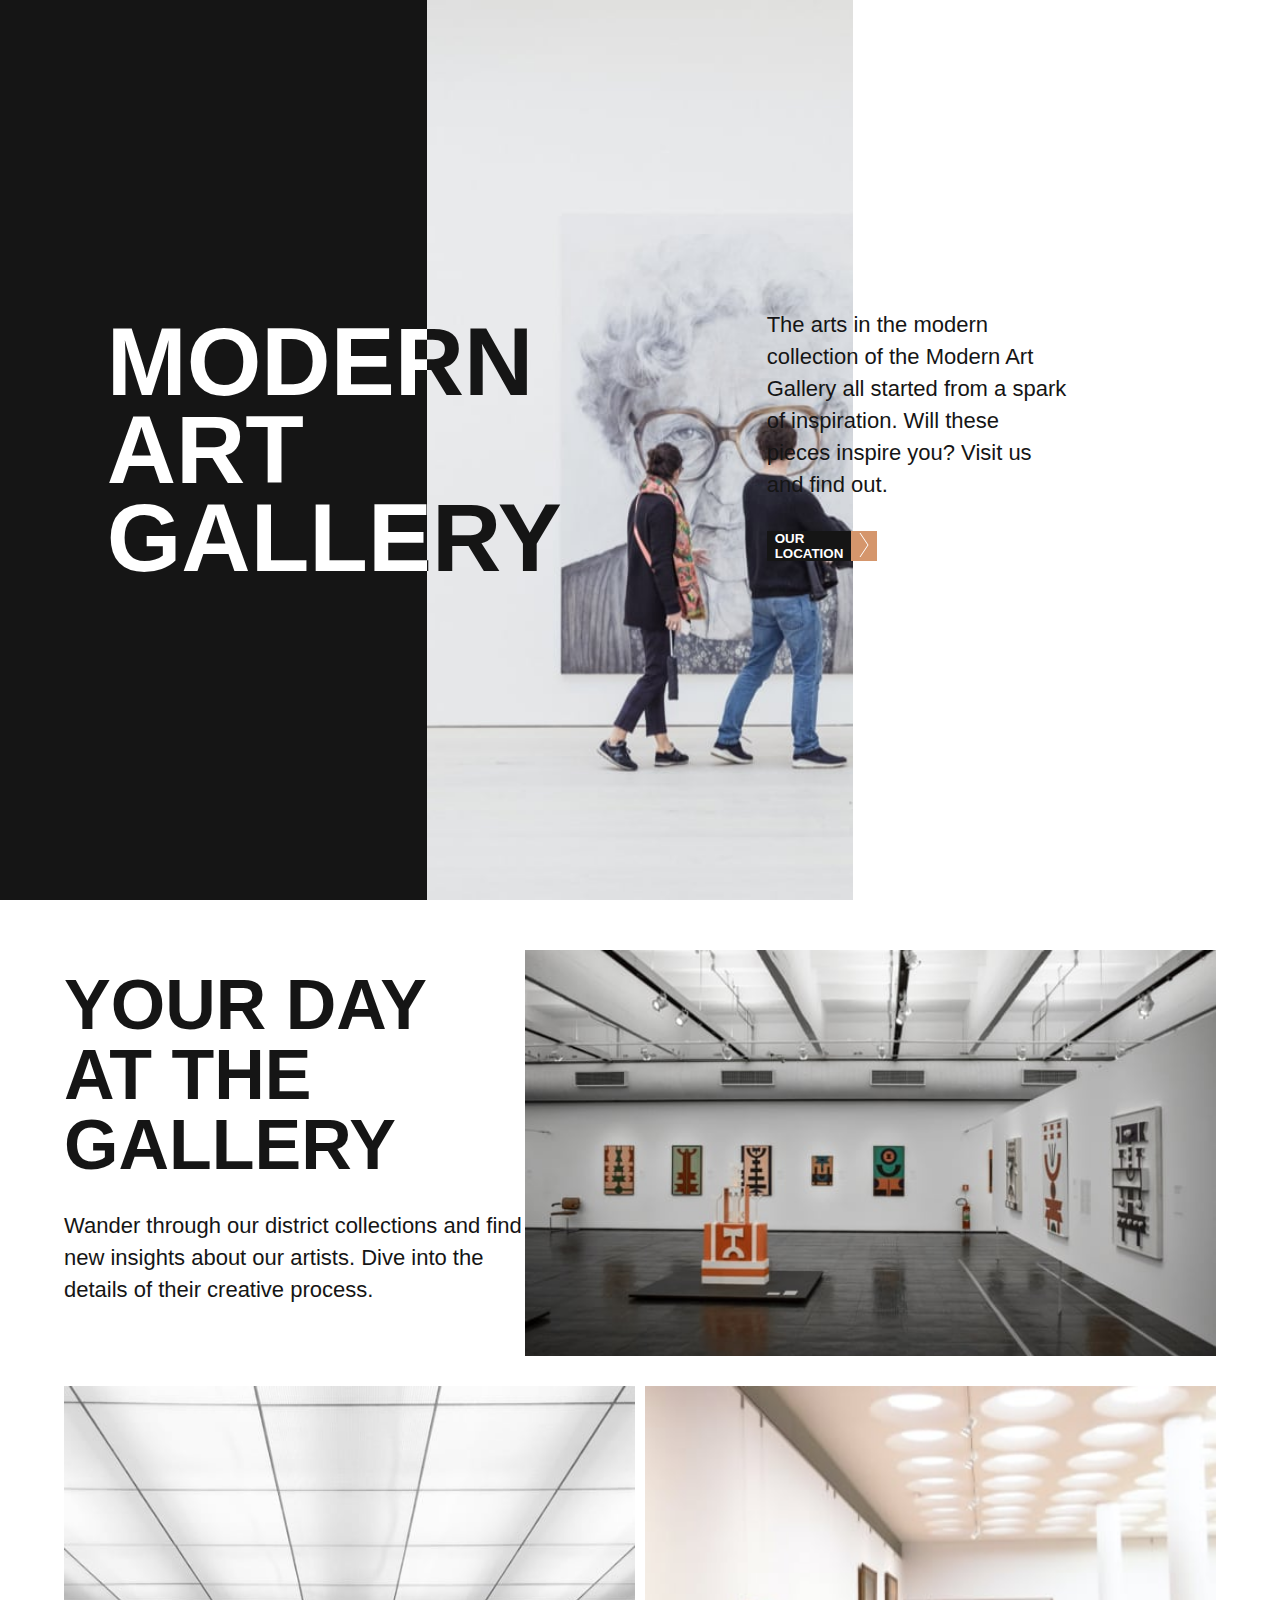
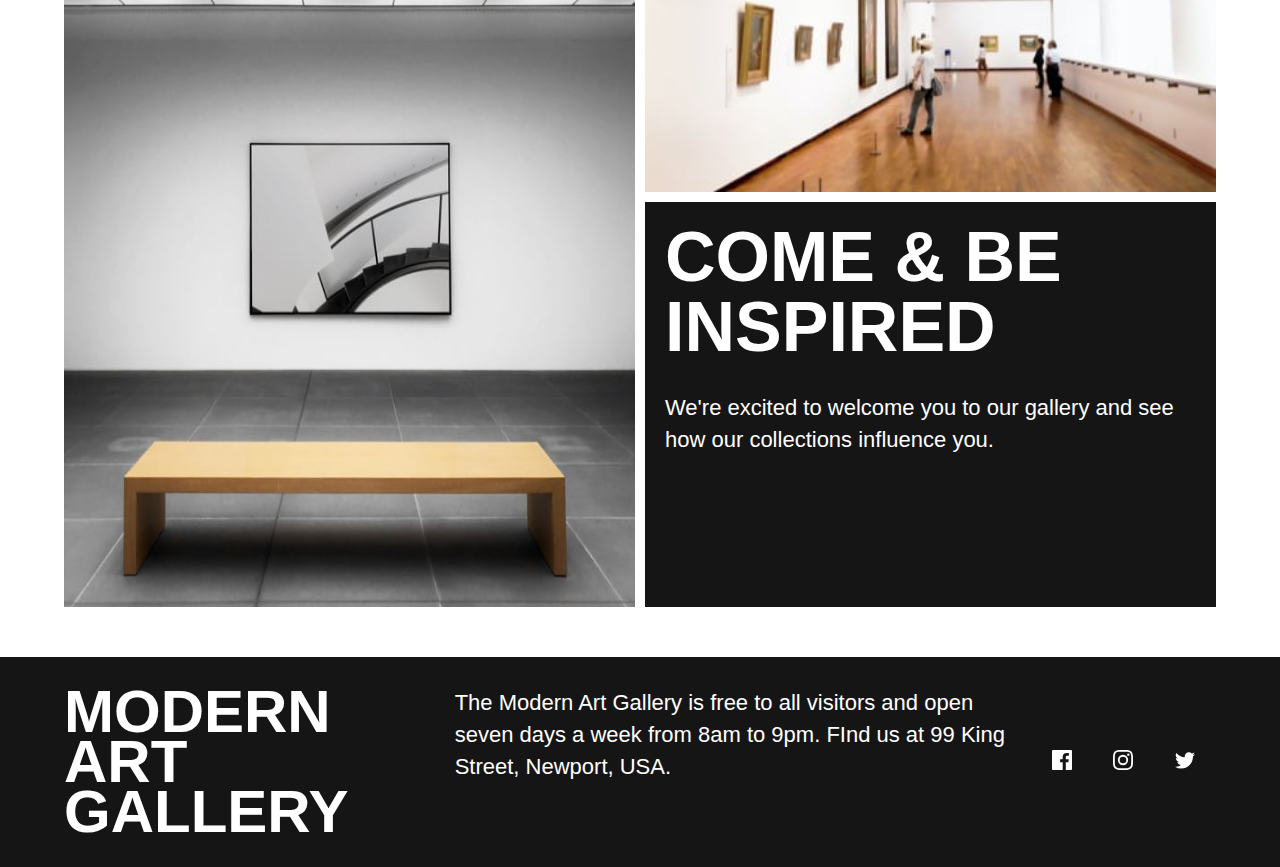
==== index.html @ 3b8da86f "continue" ====
<!DOCTYPE html>
<html lang="en">

  <head>
    <meta charset="UTF-8">
    <meta http-equiv="X-UA-Compatible" content="IE=edge">
    <meta name="viewport" content="width=device-width, initial-scale=1.0">
    <link rel="icon" type="image/png" sizes="32x32" href="./assets/favicon-32x32.png">
    <link rel="stylesheet" href="./css/styles.css">
    <title>Frontend Mentor | Art gallery website</title>
  </head>

  <body class="home">
    <header class="header-container">
      <section class="header-grid" id="header-grid1"></section>
      <section class="header-grid" id="header-grid2"></section>
      <section class="header-grid" id="header-grid3"></section>
      <div class="header-grid" id="header-grid4">
        <h1 id="title"> MODERN <br> ART GALLERY </h1>
      </div>

      <section class="header-grid" id="header-grid5">
        <p id="introduction">The arts in the modern collection of the Modern Art Gallery all started from a spark of
          inspiration. Will these pieces inspire you? Visit us and find out.
        </p>

        <a href="location.html" class="location">
          <button class="location-btn" id="gold-btn">OUR LOCATION</button>
          <button class="location-btn" id="black-btn">
            <svg width="10" height="24" xmlns="http://www.w3.org/2000/svg">
              <path stroke="#FFF" fill="none" d="m1 0 8 12-8 12" />
            </svg>
          </button>
        </a>
      </section>
    </header>

    <main class="main-container">

      <section class="main-section-top">
        <div class="top-div" id="top-one">
          <h2>YOUR DAY <br>AT THE <br> GALLERY</h2>
          <p id="description">Wander through our district collections and find new insights about our artists. Dive into
            the details of
            their creative process.</p>
        </div>

        <div class="top-div" id="top-two">
          <!-- <img class="image" id="hero" src="/assets/desktop/image-grid-1.jpg" -->
        </div>
      </section>

      <section class="main-section-down">
        <div class="down-div" id="down-one">
          <img class="image" id="image-one" src="/assets/desktop/image-grid-2.jpg" alt="picture of the gallery hall">
        </div>

        <div class="down-div" id="down-two">
          <img class="image" id="image-two" src="/assets/desktop/image-grid-3.jpg" alt="picture of people looking at arts on the gallery wall">
        </div>

        <div class="down-div" id="down-three">
          <h2>COME & BE INSPIRED</h2>
          <p>We're excited to welcome you to our gallery and see how our collections influence you.</p>
        </div>
      </section>
    </main>

    <footer class="home-footer">

      <div class="footer-div">
        <h3>MODERN<br> ART GALLERY</h3>
      </div>

      <div class="footer-div">
        <p>The Modern Art Gallery is free to all visitors and open seven days a week from 8am to 9pm. FInd us at 99 King
          Street, Newport, USA.</p>
      </div>

      <div class="footer-div" id="icons">

        <div class="icon" id="facebook">
          <svg width="20" height="20" xmlns="http://www.w3.org/2000/svg">
            <path
              d="M18.896 0H1.104C.494 0 0 .494 0 1.104v17.793C0 19.506.494 20 1.104 20h9.58v-7.745H8.076V9.237h2.606V7.01c0-2.583 1.578-3.99 3.883-3.99 1.104 0 2.052.082 2.329.119v2.7h-1.598c-1.254 0-1.496.597-1.496 1.47v1.928h2.989l-.39 3.018h-2.6V20h5.098c.608 0 1.102-.494 1.102-1.104V1.104C20 .494 19.506 0 18.896 0Z"
              fill="#FFF" />
          </svg>
        </div>

        <div class="icon" id="instagram">
          <svg width="20" height="20" xmlns="http://www.w3.org/2000/svg">
            <path
              d="M10 1.802c2.67 0 2.987.01 4.042.059 2.71.123 3.975 1.409 4.099 4.099.048 1.054.057 1.37.057 4.04 0 2.672-.01 2.988-.057 4.042-.124 2.687-1.387 3.975-4.1 4.099-1.054.048-1.37.058-4.041.058-2.67 0-2.987-.01-4.04-.058-2.718-.124-3.977-1.416-4.1-4.1-.048-1.054-.058-1.37-.058-4.041 0-2.67.01-2.986.058-4.04.124-2.69 1.387-3.977 4.1-4.1 1.054-.048 1.37-.058 4.04-.058ZM10 0C7.284 0 6.944.012 5.877.06 2.246.227.227 2.242.061 5.877.01 6.944 0 7.284 0 10s.012 3.057.06 4.123c.167 3.632 2.182 5.65 5.817 5.817 1.067.048 1.407.06 4.123.06s3.057-.012 4.123-.06c3.629-.167 5.652-2.182 5.816-5.817.05-1.066.061-1.407.061-4.123s-.012-3.056-.06-4.122C19.777 2.249 17.76.228 14.124.06 13.057.01 12.716 0 10 0Zm0 4.865a5.135 5.135 0 1 0 0 10.27 5.135 5.135 0 0 0 0-10.27Zm0 8.468a3.333 3.333 0 1 1 0-6.666 3.333 3.333 0 0 1 0 6.666Zm5.338-9.87a1.2 1.2 0 1 0 0 2.4 1.2 1.2 0 0 0 0-2.4Z"
              fill="#FFF" />
          </svg>
        </div>

        <div class="icon" id="twitter">
          <svg width="20" height="17" xmlns="http://www.w3.org/2000/svg">
            <path
              d="M20 2.172a8.192 8.192 0 0 1-2.357.646 4.11 4.11 0 0 0 1.805-2.27 8.22 8.22 0 0 1-2.606.996A4.096 4.096 0 0 0 13.847.248c-2.65 0-4.596 2.472-3.998 5.037A11.648 11.648 0 0 1 1.392 1a4.109 4.109 0 0 0 1.27 5.478 4.086 4.086 0 0 1-1.858-.513c-.045 1.9 1.318 3.679 3.291 4.075a4.113 4.113 0 0 1-1.853.07 4.106 4.106 0 0 0 3.833 2.849A8.25 8.25 0 0 1 0 14.658a11.616 11.616 0 0 0 6.29 1.843c7.618 0 11.923-6.434 11.663-12.205A8.354 8.354 0 0 0 20 2.172Z"
              fill="#FFF" />
          </svg>
        </div>
      </div>
    </footer>
  </body>

</html>
---- css/styles.css ----
* {
  margin: 0;
  padding: 0;
  box-sizing: border-box;
}

h1 {
  font-family: "Big Shoulders Display", sans-serif;
  font-size: 96px;
  line-height: 88px;
}

h2 {
  font-family: "Big Shoulders Display", sans-serif;
  font-size: 70px;
  line-height: 70px;
  text-transform: uppercase;
}

h3 {
  font-family: "Big Shoulders Display", sans-serif;
  font-size: 60px;
  line-height: 50px;
  text-transform: uppercase;
}

p {
  font-family: "Outfit", sans-serif;
  font-size: 22px;
  line-height: 32px;
}

body {
  font-family: "Outfit", sans-serif;
  color: #151515;
}

button {
  height: 30px;
  border: none;
  color: #FFFFFF;
  font-weight: 700;
  padding: 0px 8px;
  transition: all 0.3s ease;
}

a {
  text-decoration: none;
  display: grid;
  grid-template-columns: repeat(5, 1fr);
  width: 100px;
}

button:nth-child(1) {
  background-color: #151515;
  z-index: 1;
}

button:nth-child(2) {
  background-color: #D5966C;
  text-align: right;
}

.home h1 {
  background: linear-gradient(to right, #FFFFFF 50%, #151515 50%);
  background-clip: text;
  -webkit-background-clip: text;
  -webkit-text-fill-color: transparent;
}

a {
  transition: all 0.5s ease;
  margin: 30px 0px;
}

a:hover>button:nth-child(1) {
  background-color: #D5966C;
}

a:hover>button:nth-child(2) {
  background-color: #151515;
}

.header-container {
  display: grid;
  grid-template-columns: repeat(12, 1fr);
  height: 100vh;
}

#header-grid1 {
  background-color: #151515;
  grid-column: 1/5;
  grid-row: 1;
}

#header-grid2 {
  background: url("/assets/desktop/image-hero.jpg");
  background-size: cover;
  background-repeat: no-repeat;
  grid-column: 5/9;
  grid-row: 1;
}

#header-grid3 {
  grid-column: 9/13;
  grid-row: 1;
}

#header-grid4 {
  grid-column: 2/8;
  grid-row: 1;
  margin: auto;
}

#header-grid5 {
  grid-column: 8/11;
  grid-row: 1;
  margin: auto;
  margin-left: 20px;
}

.main-container {
  margin: 50px 5%;
}

.main-container p {
  margin: 30px 0;
}

.main-section-top {
  display: grid;
  grid-template-columns: 2fr 3fr;
}

#top-one {
  margin: 20px 0;
}

#top-two {
  background: url("/assets/desktop/image-grid-1.jpg");
  background-size: cover;
  background-repeat: no-repeat;
}

.main-section-down {
  margin: 30px 0;
  display: grid;
  grid-template-columns: repeat(2, 1fr);
  grid-template-rows: repeat(2, 1fr);
  grid-template-areas: "grid1 grid2" "grid1 grid3";
  gap: 10px;
}

#down-one{
  grid-area: grid1;
}

#down-one img {
  width: 100%;
  height: 100%;
}

#down-two {
  grid-area: grid2;
}

#down-two img {
  width: 100%;
  height: 100%;
}

#down-three {
  grid-area: grid3;
  background-color: #151515;
  color: #FFFFFF;
  padding: 20px;
}

.home-footer {
  background-color: #151515;
  color: #FFFFFF;
  padding: 30px 5%;
  display: grid;
  grid-template-columns: 2fr 3fr 1fr;
  gap: 20px;
}

.home-footer svg {
  fill: #FFFFFF;
  transition: all 0.25s ease;
}

.home-footer svg:hover {
  fill: #D5966C;
}

#icons {
  display: flex;
  justify-content: space-around;
  align-items: center;
}

@media screen and (max-width: 820px) {
  h1 {
    font-size: 70px;
    line-height: 70px;
    -webkit-text-fill-color: initial !important;
  }

  h2 {
    font-size: 60px;
    line-height: 50px;
  }

  h3 {
    font-size: 36px;
    line-height: 36px;
  }

  a {
    width: 150px;
  }

  button {
    height: 50px;
  }

  #header-grid1{
    display: none;
  }

  #header-grid2{
    grid-column: 1/7;
    grid-row: 1/5;
  }

  #header-grid4{
    grid-column: 6/11;
    grid-row: 2;
  }

  #header-grid5{
    grid-column: 6/11;
    grid-row: 3;
    margin: 0;
  }
}

@media screen and (max-width: 500px) {
  h1 {
    font-size: 60px;
    line-height: 50px;
  }

  h2 {
    font-size: 36px;
    line-height: 36px;
  }

  .header-container {
    height: max-content;
  }

  #header-grid2 {
    grid-column: 1/13;
    grid-row: 1;
    height: 50vh;
  }

  #header-grid3 {
    grid-column: 1/13;
    grid-row: 2;
    padding: 0 5%;
  }

  #header-grid4 {
    grid-column: 1/13;
    grid-row: 3;
    padding: 0 5%;
  }

  .header-grid5 {
    grid-column: 1/13;
    grid-row: 4;
    padding: 0 5%;
  }

  .main-section-top {
    grid-template-columns: 1fr;
  }

  .main-section-down {
    grid-template-columns: 1fr;
    grid-template-rows: max-content;
    grid-template-areas: "grid1" "grid2" "grid3";
  }

  #down-two img {
    height: max-content;
  }

  .home-footer {
    grid-template-columns: 1fr;
  }
}

#location-link {
  position: absolute;
  left: 5%;
  width: 12rem;
}

.location button:nth-child(1) {
  text-align: left;
}

.location button:nth-child(2) {
  z-index: 1;
  text-align: left;
}

.location a {
  transition: all 0.5s ease-out;
}

.location a:hover>button:nth-child(1) {
  background-color: #D5966C;
}

.location a:hover>button:nth-child(2) {
  background-color: #151515;
}

.map {
  background: url("/assets/desktop/image-map.png");
  background-size: cover;
  background-repeat: no-repeat;
  height: 100vh;
  width: 100%;
  display: grid;
  place-content: center;
}

.location-info {
  display: grid;
  grid-template-columns: 2fr 3fr;
  gap: 3rem;
  padding: 3rem 5%;
  background-color: #151515;
  color: #FFFFFF;
}

.location-info-section h3 {
  color: #D5966C;
}

address {
  margin: 3rem 0;
}

.location-footer {
  display: grid;
  grid-template-columns: 2fr 3fr 1fr;
  gap: 2rem;
  background-color: #D5966C;
  padding: 3rem 5%;
}

.location-footer-section:nth-child(3) {
  display: flex;
  justify-content: space-around;
  align-items: center;
}

.location-footer-section:nth-child(3) svg {
  transition: all 0.25s ease-out;
}

.location-footer-section:nth-child(3) svg:hover {
  fill: #FFFFFF;
}

@media screen and (max-width: 820px) {
  .map {
    background: url("../images/tablet/image-map.png");
    background-size: cover;
    background-repeat: no-repeat;
    background-position: center;
  }
}

@media screen and (max-width: 500px) {
  #location-link {
    left: 0;
  }

  .location-info {
    grid-template-columns: 1fr;
  }

  .location-footer {
    grid-template-columns: 1fr;
  }

  #icons {
    justify-content: start;
    gap: 20px;
  }
}
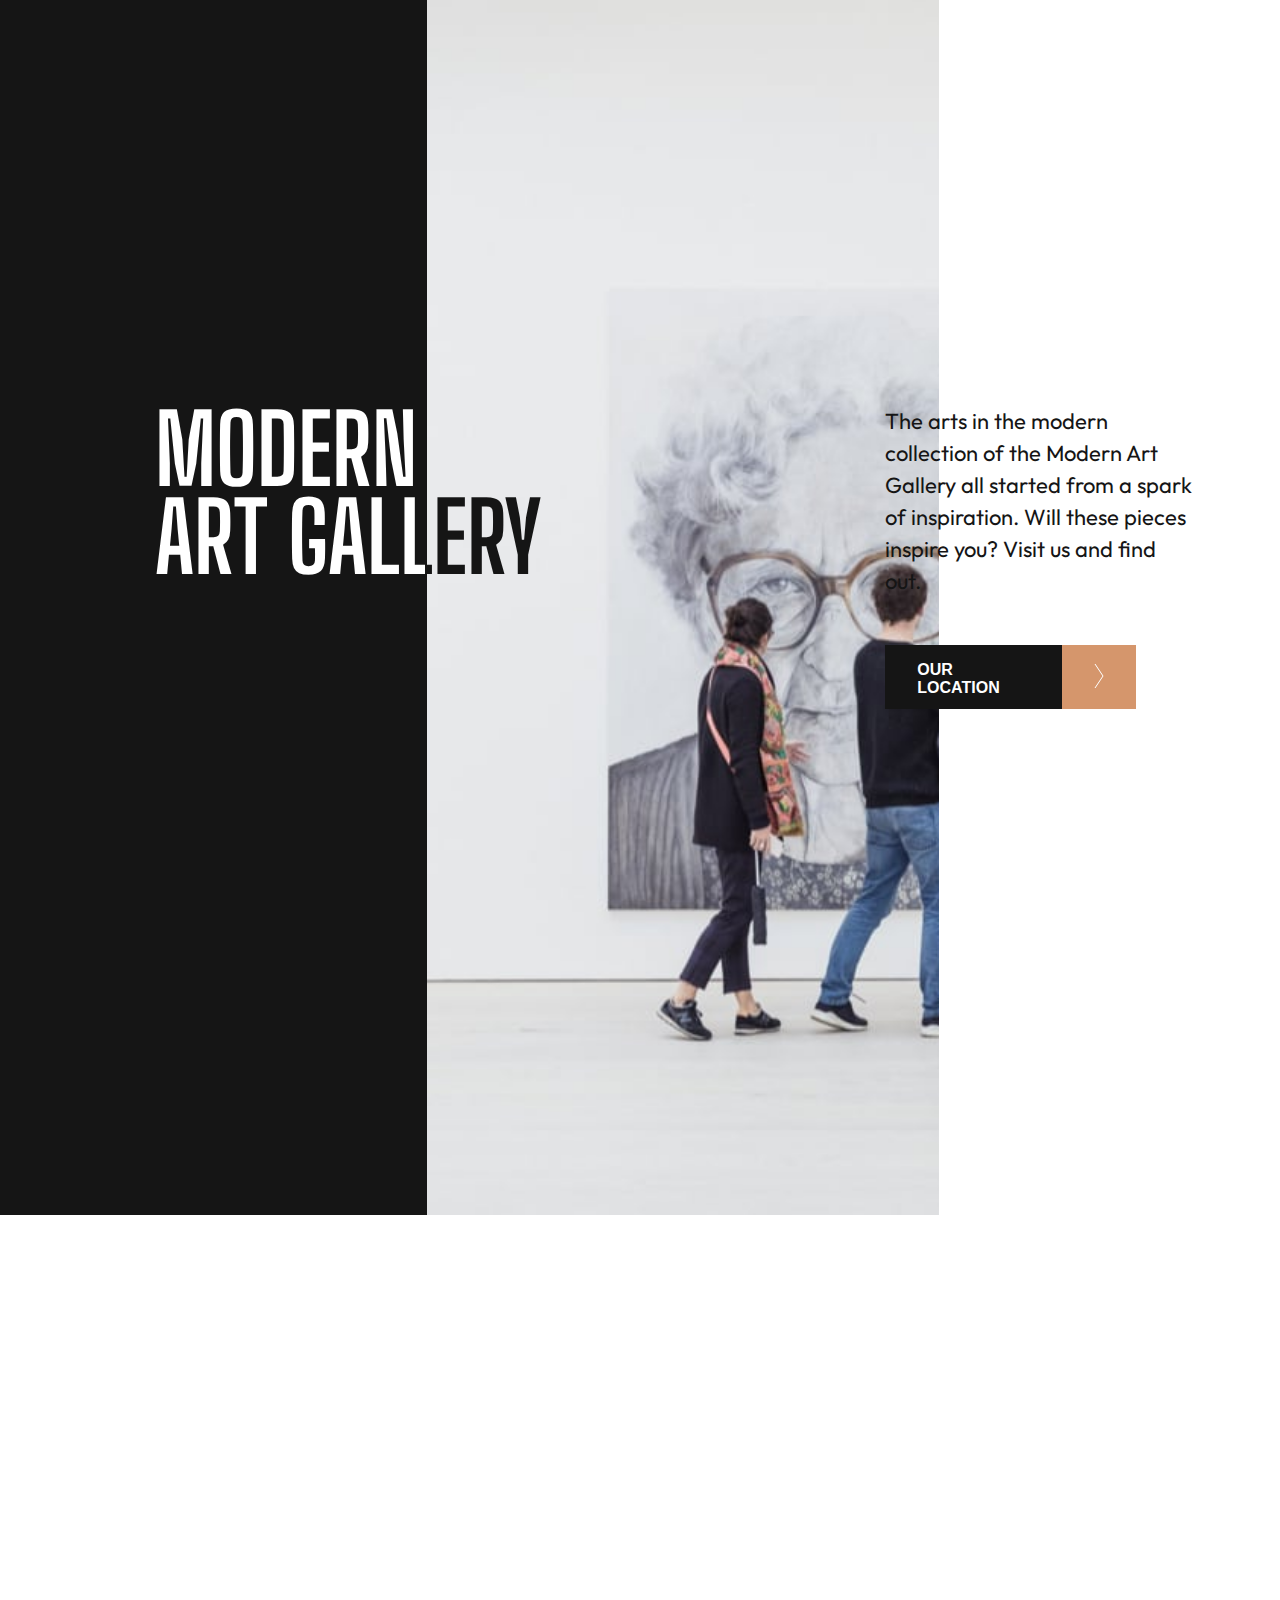
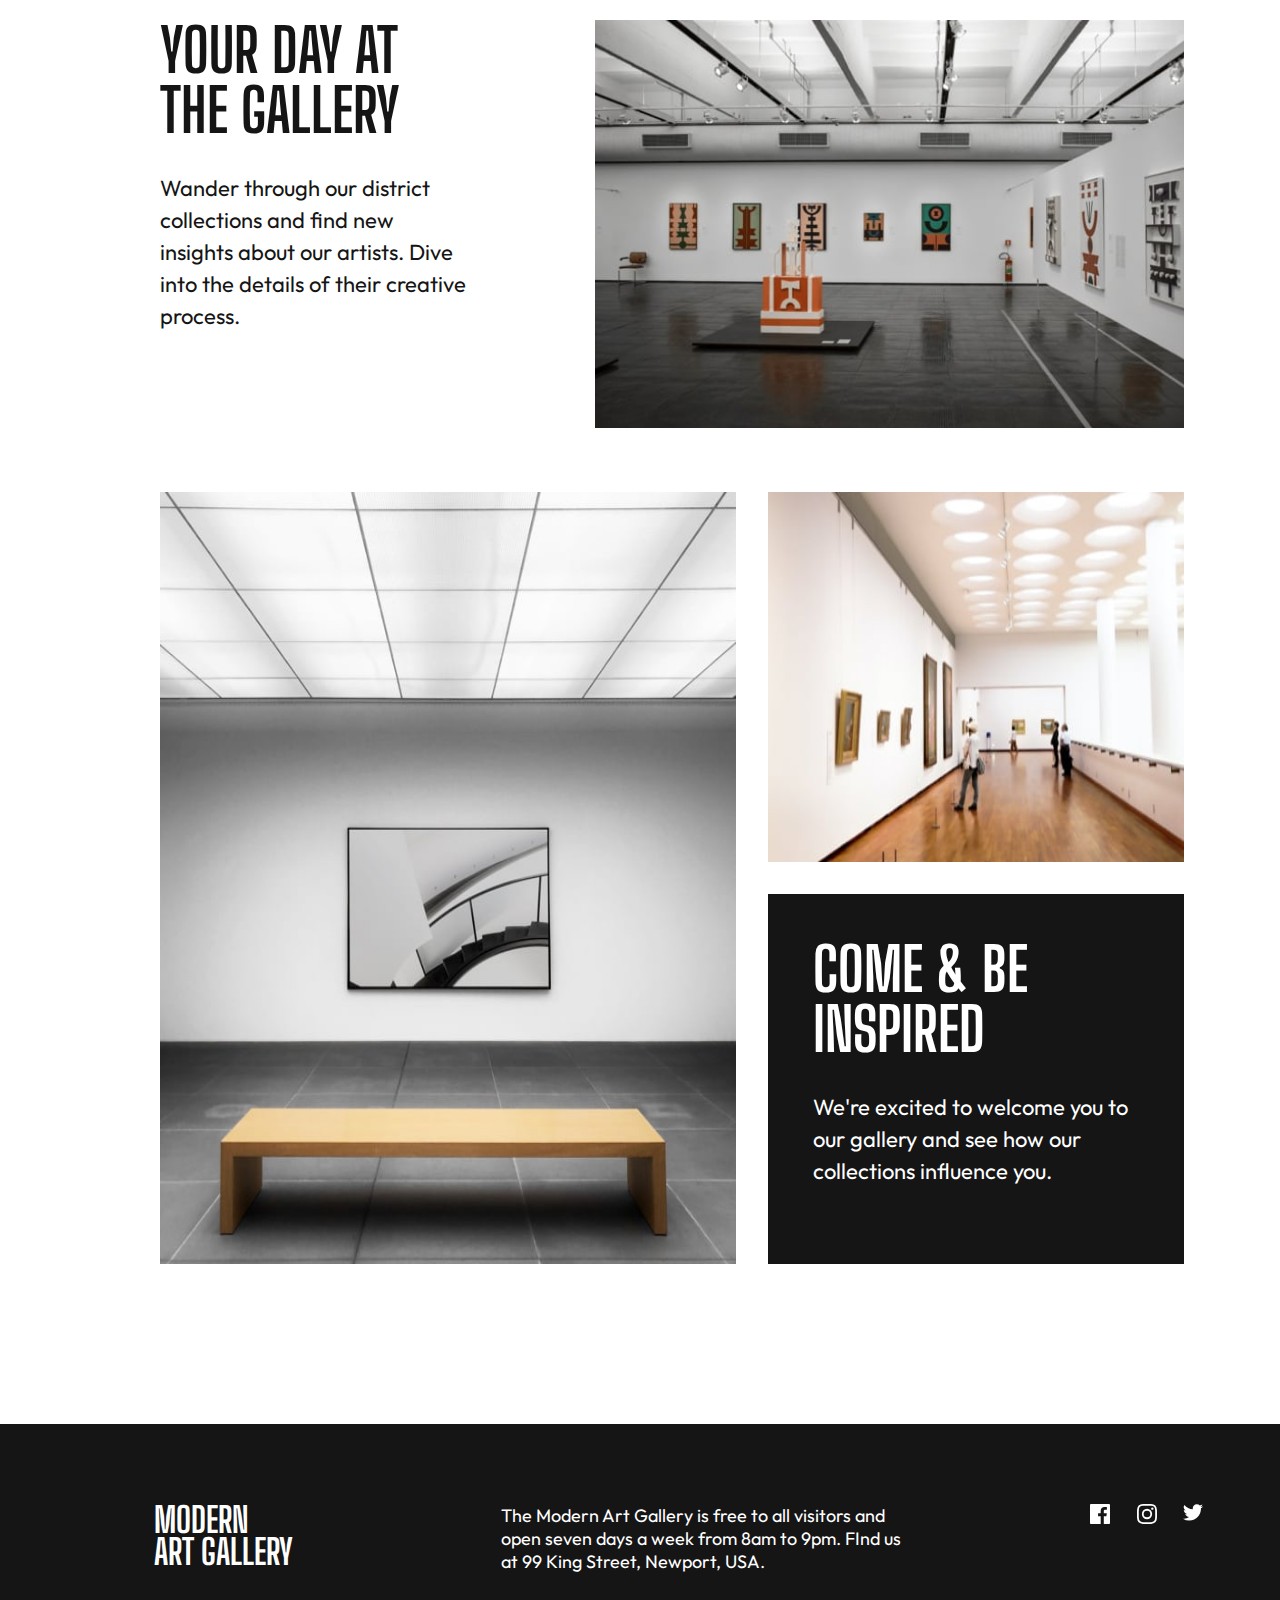
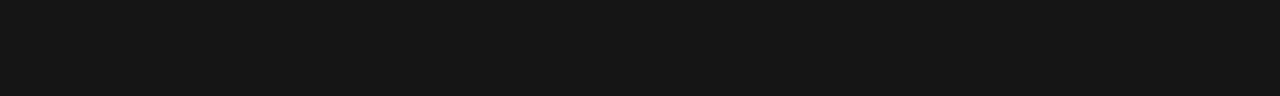
==== commit 75c8d521: "third repo" ====
--- a/index.html
+++ b/index.html
@@ -16,7 +16,7 @@
       <section class="header-grid" id="header-grid2"></section>
       <section class="header-grid" id="header-grid3"></section>
       <div class="header-grid" id="header-grid4">
-        <h1 id="title"> MODERN <br> ART GALLERY </h1>
+        <h1 id="title"> MODERN <br>ART GALLERY </h1>
       </div>
 
       <section class="header-grid" id="header-grid5">
@@ -25,8 +25,8 @@
         </p>
 
         <a href="location.html" class="location">
-          <button class="location-btn" id="gold-btn">OUR LOCATION</button>
-          <button class="location-btn" id="black-btn">
+          <button class="location-btn" id="black-btn">OUR LOCATION</button>
+          <button class="location-btn" id="gold-btn">
             <svg width="10" height="24" xmlns="http://www.w3.org/2000/svg">
               <path stroke="#FFF" fill="none" d="m1 0 8 12-8 12" />
             </svg>
@@ -39,7 +39,7 @@
 
       <section class="main-section-top">
         <div class="top-div" id="top-one">
-          <h2>YOUR DAY <br>AT THE <br> GALLERY</h2>
+          <h2>YOUR DAY AT<br> THE GALLERY</h2>
           <p id="description">Wander through our district collections and find new insights about our artists. Dive into
             the details of
             their creative process.</p>
@@ -73,8 +73,8 @@
       </div>
 
       <div class="footer-div">
-        <p>The Modern Art Gallery is free to all visitors and open seven days a week from 8am to 9pm. FInd us at 99 King
-          Street, Newport, USA.</p>
+        <span>The Modern Art Gallery is free to all visitors and open seven days a week from 8am to 9pm. FInd us at 99 King
+          Street, Newport, USA.</span>
       </div>
 
       <div class="footer-div" id="icons">
--- a/css/styles.css
+++ b/css/styles.css
@@ -1,3 +1,4 @@
+@import url("https://fonts.googleapis.com/css2?family=Big+Shoulders+Display:wght@900&family=Outfit:wght@300&display=swap");
 * {
   margin: 0;
   padding: 0;
@@ -5,23 +6,22 @@
 }
 
 h1 {
-  font-family: "Big Shoulders Display", sans-serif;
+  font-family: "Big Shoulders Display", cursive;
   font-size: 96px;
   line-height: 88px;
 }
 
 h2 {
-  font-family: "Big Shoulders Display", sans-serif;
-  font-size: 70px;
-  line-height: 70px;
-  text-transform: uppercase;
+  font-family: "Big Shoulders Display", cursive;
+  font-size: 60px;
+  line-height: 60px;
 }
 
 h3 {
-  font-family: "Big Shoulders Display", sans-serif;
-  font-size: 60px;
-  line-height: 50px;
-  text-transform: uppercase;
+  font-family: "Big Shoulders Display", cursive;
+  font-size: 35px;
+  line-height: 32px;
+  margin-left: 90px;
 }
 
 p {
@@ -33,98 +33,100 @@
 body {
   font-family: "Outfit", sans-serif;
   color: #151515;
+  /* position: sticky; */
 }
 
 button {
-  height: 30px;
   border: none;
   color: #FFFFFF;
   font-weight: 700;
-  padding: 0px 8px;
+  padding: 1rem 2rem;
   transition: all 0.3s ease;
 }
 
 a {
+  margin-top: 3rem;
   text-decoration: none;
   display: grid;
   grid-template-columns: repeat(5, 1fr);
-  width: 100px;
-}
-
-button:nth-child(1) {
-  background-color: #151515;
-  z-index: 1;
-}
-
-button:nth-child(2) {
+}
+
+a button:nth-child(1) {
+  background-color: #151515;
+  grid-column: 1/4;
+  grid-row: 1;
+  height: 4rem;
+  font-size: 16px;
+}
+
+a button:nth-child(2) {
   background-color: #D5966C;
-  text-align: right;
+  grid-column: 4/5;
+  grid-row: 1;
+  height: 4rem;
 }
 
 .home h1 {
-  background: linear-gradient(to right, #FFFFFF 50%, #151515 50%);
+  background: linear-gradient(to right, #FFFFFF 61%, #151515 39%);
   background-clip: text;
   -webkit-background-clip: text;
   -webkit-text-fill-color: transparent;
 }
 
-a {
-  transition: all 0.5s ease;
-  margin: 30px 0px;
-}
-
-a:hover>button:nth-child(1) {
+.home a:hover > button:nth-child(1) {
   background-color: #D5966C;
 }
 
-a:hover>button:nth-child(2) {
+.home a:hover > button:nth-child(2) {
   background-color: #151515;
 }
 
 .header-container {
   display: grid;
-  grid-template-columns: repeat(12, 1fr);
-  height: 100vh;
+  grid-template-columns: repeat(15, 1fr);
+  grid-template-rows: repeat(4, 1fr);
+  /* margin-bottom: 10rem; */
 }
 
 #header-grid1 {
   background-color: #151515;
-  grid-column: 1/5;
-  grid-row: 1;
+  grid-column: 1/6;
+  grid-row: 1/4;
 }
 
 #header-grid2 {
   background: url("/assets/desktop/image-hero.jpg");
+  height: 135vh;
   background-size: cover;
   background-repeat: no-repeat;
-  grid-column: 5/9;
-  grid-row: 1;
+  grid-column: 6/12;
+  grid-row: 1/4;
 }
 
 #header-grid3 {
-  grid-column: 9/13;
-  grid-row: 1;
+  background-color: #FFFFFF;
+  grid-column: 12/16;
+  grid-row: 1/4;
 }
 
 #header-grid4 {
   grid-column: 2/8;
-  grid-row: 1;
-  margin: auto;
+  grid-row: 2/3;
+  margin-left: 70px;
 }
 
 #header-grid5 {
-  grid-column: 8/11;
-  grid-row: 1;
-  margin: auto;
-  margin-left: 20px;
+  grid-column: 11/15;
+  grid-row: 2/4;
+  margin-left: 2rem;
 }
 
 .main-container {
-  margin: 50px 5%;
+  margin: 0rem 6rem 10rem 6rem;
 }
 
 .main-container p {
-  margin: 30px 0;
+  margin: 2rem 0;
 }
 
 .main-section-top {
@@ -133,26 +135,28 @@
 }
 
 #top-one {
-  margin: 20px 0;
+  margin: 0rem 4rem 4rem 4rem;
 }
 
 #top-two {
   background: url("/assets/desktop/image-grid-1.jpg");
   background-size: cover;
   background-repeat: no-repeat;
+  margin-left: 4rem;
 }
 
 .main-section-down {
-  margin: 30px 0;
-  display: grid;
-  grid-template-columns: repeat(2, 1fr);
+  margin: 4rem 0rem 0rem 0rem;
+  display: grid;
+  grid-template-columns: repeat(5, 1fr);
   grid-template-rows: repeat(2, 1fr);
-  grid-template-areas: "grid1 grid2" "grid1 grid3";
-  gap: 10px;
+  gap: 2rem;
 }
 
 #down-one{
-  grid-area: grid1;
+  grid-column: 1/4;
+  grid-row: 1/3;
+  margin: 0rem 0rem 0rem 4rem;
 }
 
 #down-one img {
@@ -161,7 +165,8 @@
 }
 
 #down-two {
-  grid-area: grid2;
+  grid-column: 4/6;
+  grid-row: 1/2;
 }
 
 #down-two img {
@@ -170,19 +175,24 @@
 }
 
 #down-three {
-  grid-area: grid3;
+  grid-column: 4/6;
+  grid-row: 2/3;
   background-color: #151515;
   color: #FFFFFF;
-  padding: 20px;
+  padding: 45px;
 }
 
 .home-footer {
   background-color: #151515;
   color: #FFFFFF;
-  padding: 30px 5%;
+  height: 17rem;
+  padding: 5rem 5%;
   display: grid;
   grid-template-columns: 2fr 3fr 1fr;
-  gap: 20px;
+  gap: 10rem;
+}
+span{
+  font-size: 18px ;
 }
 
 .home-footer svg {
@@ -194,10 +204,9 @@
   fill: #D5966C;
 }
 
-#icons {
+.footer-div:nth-child(3) {
   display: flex;
   justify-content: space-around;
-  align-items: center;
 }
 
 @media screen and (max-width: 820px) {
@@ -218,11 +227,11 @@
   }
 
   a {
-    width: 150px;
+    width: 15rem;
   }
 
   button {
-    height: 50px;
+    height: 5rem;
   }
 
   #header-grid1{
@@ -320,14 +329,14 @@
 }
 
 .location a {
-  transition: all 0.5s ease-out;
-}
-
-.location a:hover>button:nth-child(1) {
+  transition: all 0.5s ease;
+}
+
+.location a:hover > button:nth-child(1) {
   background-color: #D5966C;
 }
 
-.location a:hover>button:nth-child(2) {
+.location a:hover > button:nth-child(2) {
   background-color: #151515;
 }
 
@@ -350,7 +359,7 @@
   color: #FFFFFF;
 }
 
-.location-info-section h3 {
+.location-info-div h3 {
   color: #D5966C;
 }
 
@@ -366,17 +375,17 @@
   padding: 3rem 5%;
 }
 
-.location-footer-section:nth-child(3) {
+.location-footer-div:nth-child(3) {
   display: flex;
   justify-content: space-around;
   align-items: center;
 }
 
-.location-footer-section:nth-child(3) svg {
-  transition: all 0.25s ease-out;
-}
-
-.location-footer-section:nth-child(3) svg:hover {
+.location-footer-div:nth-child(3) svg {
+  transition: all 0.25s ease;
+}
+
+.location-footer-div:nth-child(3) svg:hover {
   fill: #FFFFFF;
 }
 
@@ -402,8 +411,8 @@
     grid-template-columns: 1fr;
   }
 
-  #icons {
+  .location-footer-div:nth-child(3) {
     justify-content: start;
-    gap: 20px;
+    gap: 2rem;
   }
 }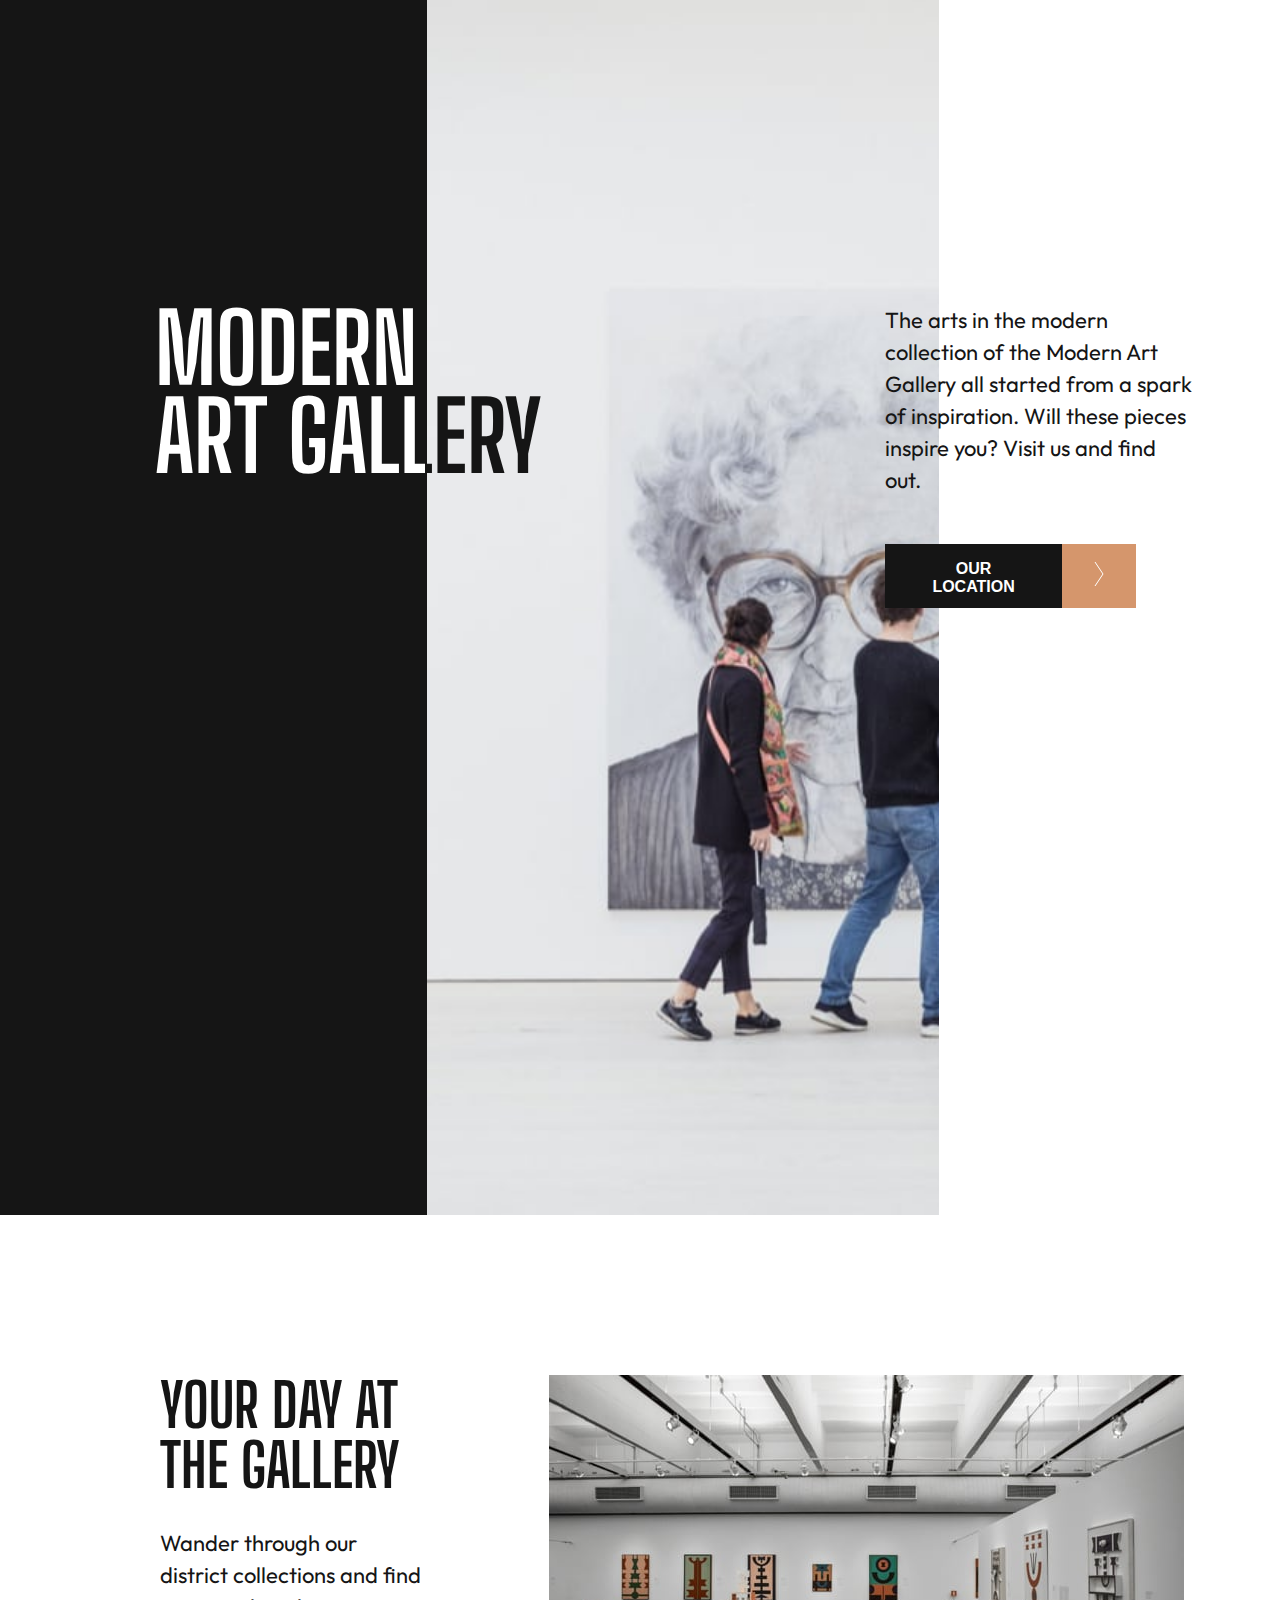
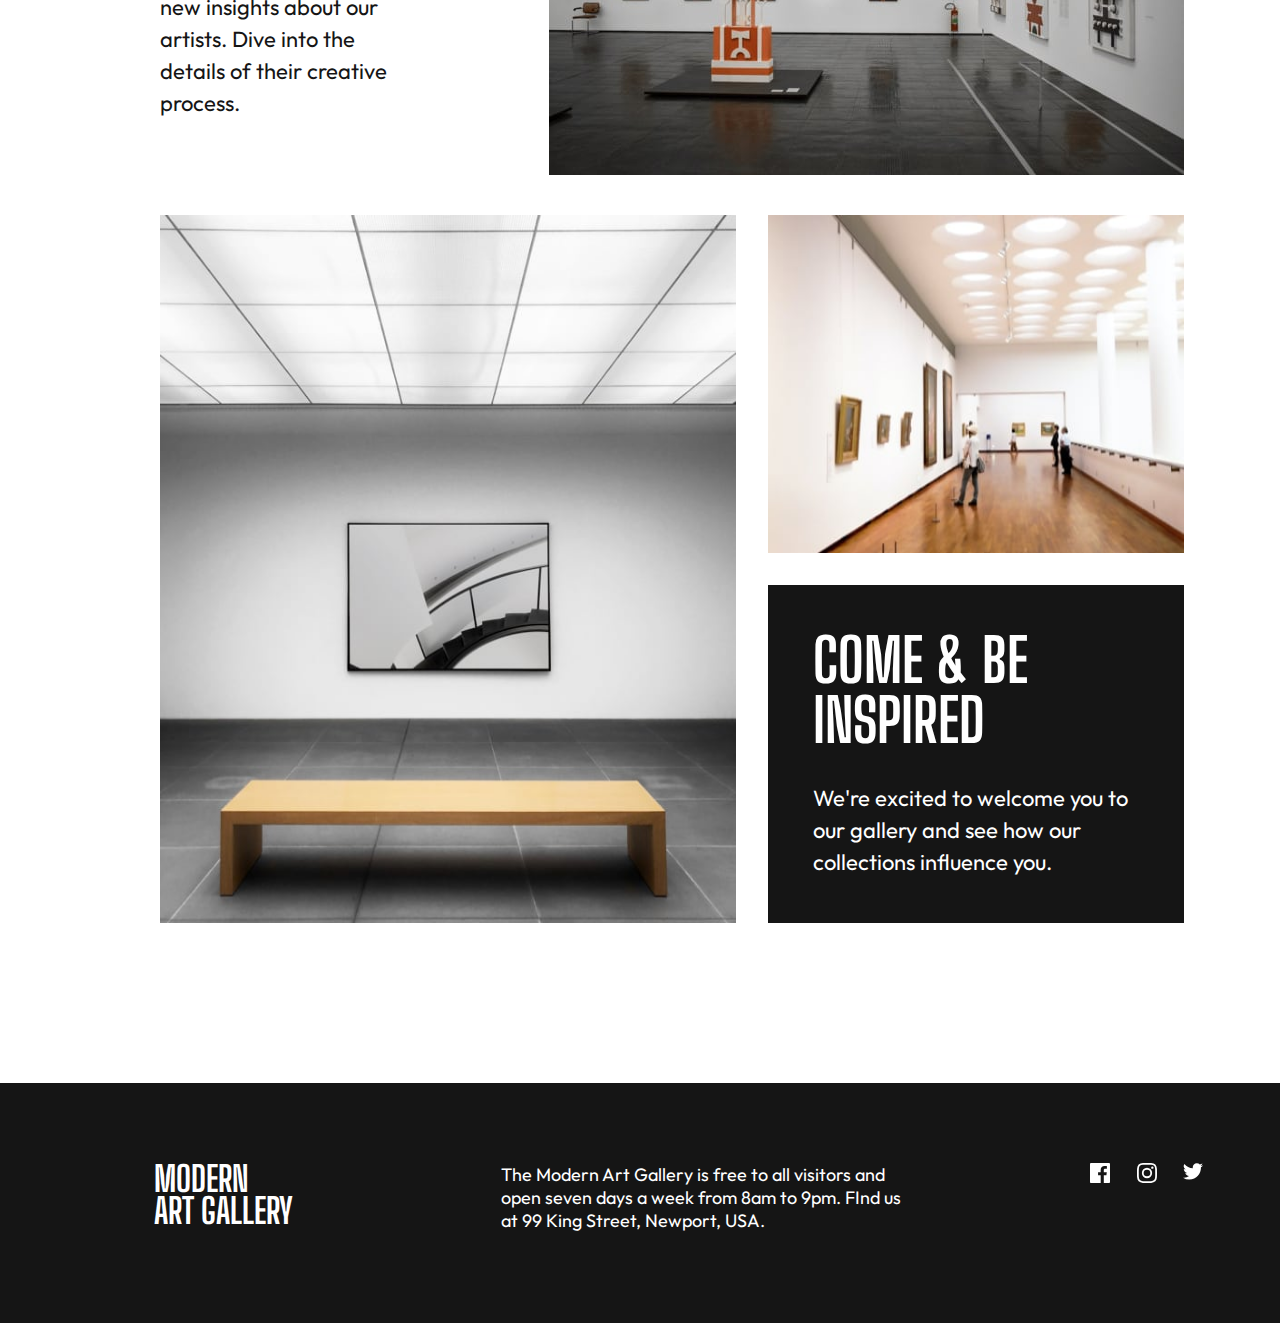
==== commit 1078cd7c: "fifth commit" ====
--- a/index.html
+++ b/index.html
@@ -24,9 +24,9 @@
           inspiration. Will these pieces inspire you? Visit us and find out.
         </p>
 
-        <a href="location.html" class="location">
-          <button class="location-btn" id="black-btn">OUR LOCATION</button>
-          <button class="location-btn" id="gold-btn">
+        <a href="location.html">
+          <button id="black-btn">OUR LOCATION</button>
+          <button id="gold-btn">
             <svg width="10" height="24" xmlns="http://www.w3.org/2000/svg">
               <path stroke="#FFF" fill="none" d="m1 0 8 12-8 12" />
             </svg>
@@ -41,12 +41,11 @@
         <div class="top-div" id="top-one">
           <h2>YOUR DAY AT<br> THE GALLERY</h2>
           <p id="description">Wander through our district collections and find new insights about our artists. Dive into
-            the details of
-            their creative process.</p>
+            the details of their creative process.</p>
         </div>
 
         <div class="top-div" id="top-two">
-          <!-- <img class="image" id="hero" src="/assets/desktop/image-grid-1.jpg" -->
+          <img class="image" id="hero" src="/assets/desktop/image-grid-1.jpg"
         </div>
       </section>
 
--- a/css/styles.css
+++ b/css/styles.css
@@ -1,4 +1,5 @@
 @import url("https://fonts.googleapis.com/css2?family=Big+Shoulders+Display:wght@900&family=Outfit:wght@300&display=swap");
+
 * {
   margin: 0;
   padding: 0;
@@ -33,10 +34,9 @@
 body {
   font-family: "Outfit", sans-serif;
   color: #151515;
-  /* position: sticky; */
-}
-
-button {
+}
+
+.home button {
   border: none;
   color: #FFFFFF;
   font-weight: 700;
@@ -44,14 +44,14 @@
   transition: all 0.3s ease;
 }
 
-a {
+.home a {
   margin-top: 3rem;
   text-decoration: none;
   display: grid;
   grid-template-columns: repeat(5, 1fr);
 }
 
-a button:nth-child(1) {
+.home a button:nth-child(1) {
   background-color: #151515;
   grid-column: 1/4;
   grid-row: 1;
@@ -59,7 +59,7 @@
   font-size: 16px;
 }
 
-a button:nth-child(2) {
+.home a button:nth-child(2) {
   background-color: #D5966C;
   grid-column: 4/5;
   grid-row: 1;
@@ -73,11 +73,11 @@
   -webkit-text-fill-color: transparent;
 }
 
-.home a:hover > button:nth-child(1) {
+.home a:hover>button:nth-child(1) {
   background-color: #D5966C;
 }
 
-.home a:hover > button:nth-child(2) {
+.home a:hover>button:nth-child(2) {
   background-color: #151515;
 }
 
@@ -85,13 +85,13 @@
   display: grid;
   grid-template-columns: repeat(15, 1fr);
   grid-template-rows: repeat(4, 1fr);
-  /* margin-bottom: 10rem; */
+  margin-bottom: 10rem;
 }
 
 #header-grid1 {
   background-color: #151515;
   grid-column: 1/6;
-  grid-row: 1/4;
+  grid-row: 1/5;
 }
 
 #header-grid2 {
@@ -100,7 +100,7 @@
   background-size: cover;
   background-repeat: no-repeat;
   grid-column: 6/12;
-  grid-row: 1/4;
+  grid-row: 1/5;
 }
 
 #header-grid3 {
@@ -126,12 +126,13 @@
 }
 
 .main-container p {
-  margin: 2rem 0;
+  margin-top: 2rem;
 }
 
 .main-section-top {
   display: grid;
   grid-template-columns: 2fr 3fr;
+  margin-bottom: 2rem;
 }
 
 #top-one {
@@ -139,21 +140,19 @@
 }
 
 #top-two {
-  background: url("/assets/desktop/image-grid-1.jpg");
   background-size: cover;
   background-repeat: no-repeat;
   margin-left: 4rem;
 }
 
 .main-section-down {
-  margin: 4rem 0rem 0rem 0rem;
   display: grid;
   grid-template-columns: repeat(5, 1fr);
   grid-template-rows: repeat(2, 1fr);
   gap: 2rem;
 }
 
-#down-one{
+#down-one {
   grid-column: 1/4;
   grid-row: 1/3;
   margin: 0rem 0rem 0rem 4rem;
@@ -185,31 +184,55 @@
 .home-footer {
   background-color: #151515;
   color: #FFFFFF;
-  height: 17rem;
+  height: 15rem;
   padding: 5rem 5%;
   display: grid;
   grid-template-columns: 2fr 3fr 1fr;
   gap: 10rem;
 }
-span{
-  font-size: 18px ;
-}
-
-.home-footer svg {
-  fill: #FFFFFF;
-  transition: all 0.25s ease;
-}
-
-.home-footer svg:hover {
+
+span {
+  font-size: 18px;
+}
+
+.icon :hover {
   fill: #D5966C;
-}
-
-.footer-div:nth-child(3) {
+  transition: all 0.3s ease;
+}
+
+#icons {
   display: flex;
   justify-content: space-around;
 }
 
-@media screen and (max-width: 820px) {
+@media and (max-width: 330px) {
+  .home {
+    width: 20%;
+  }
+
+  h1 {
+    font-size: 30px;
+    line-height: 30px;
+  }
+
+  h2 {
+    font-size: 20px;
+    line-height: 20px;
+  }
+
+  h3 {
+    font-size: 15px;
+    line-height: 15px;
+  }
+
+  p {
+    font-size: 10px;
+    line-height: 10px;
+  }
+
+}
+
+/* @media screen and (max-width: 820px) {
   h1 {
     font-size: 70px;
     line-height: 70px;
@@ -311,33 +334,50 @@
   .home-footer {
     grid-template-columns: 1fr;
   }
-}
-
-#location-link {
+} */
+
+.location button {
+  border: none;
+  color: #FFFFFF;
+  padding: 1rem 2rem;
+  transition: all 0.3s ease;
+}
+
+.location a {
+  text-decoration: none;
   position: absolute;
-  left: 5%;
-  width: 12rem;
-}
-
-.location button:nth-child(1) {
-  text-align: left;
-}
-
-.location button:nth-child(2) {
-  z-index: 1;
-  text-align: left;
-}
-
-.location a {
+  margin-top: 0rem;
+  margin-left: 11rem;
+  height: 5rem;
+  width: 18rem;
+  display: grid;
   transition: all 0.5s ease;
 }
 
-.location a:hover > button:nth-child(1) {
+.location a button:nth-child(1) {
   background-color: #D5966C;
-}
-
-.location a:hover > button:nth-child(2) {
-  background-color: #151515;
+  grid-row: 1;
+}
+
+.location a button:nth-child(2) {
+  background-color: #151515;
+  font-size: 18px;
+  grid-row: 1;
+}
+
+.location a:hover>button:nth-child(1) {
+  background-color: #151515;
+}
+
+.location a:hover>button:nth-child(2) {
+  background-color: #D5966C;
+}
+
+.location h1 {
+  background: linear-gradient(to right, #FFFFFF 61%, #151515 39%);
+  background-clip: text;
+  -webkit-background-clip: text;
+  -webkit-text-fill-color: transparent;
 }
 
 .map {
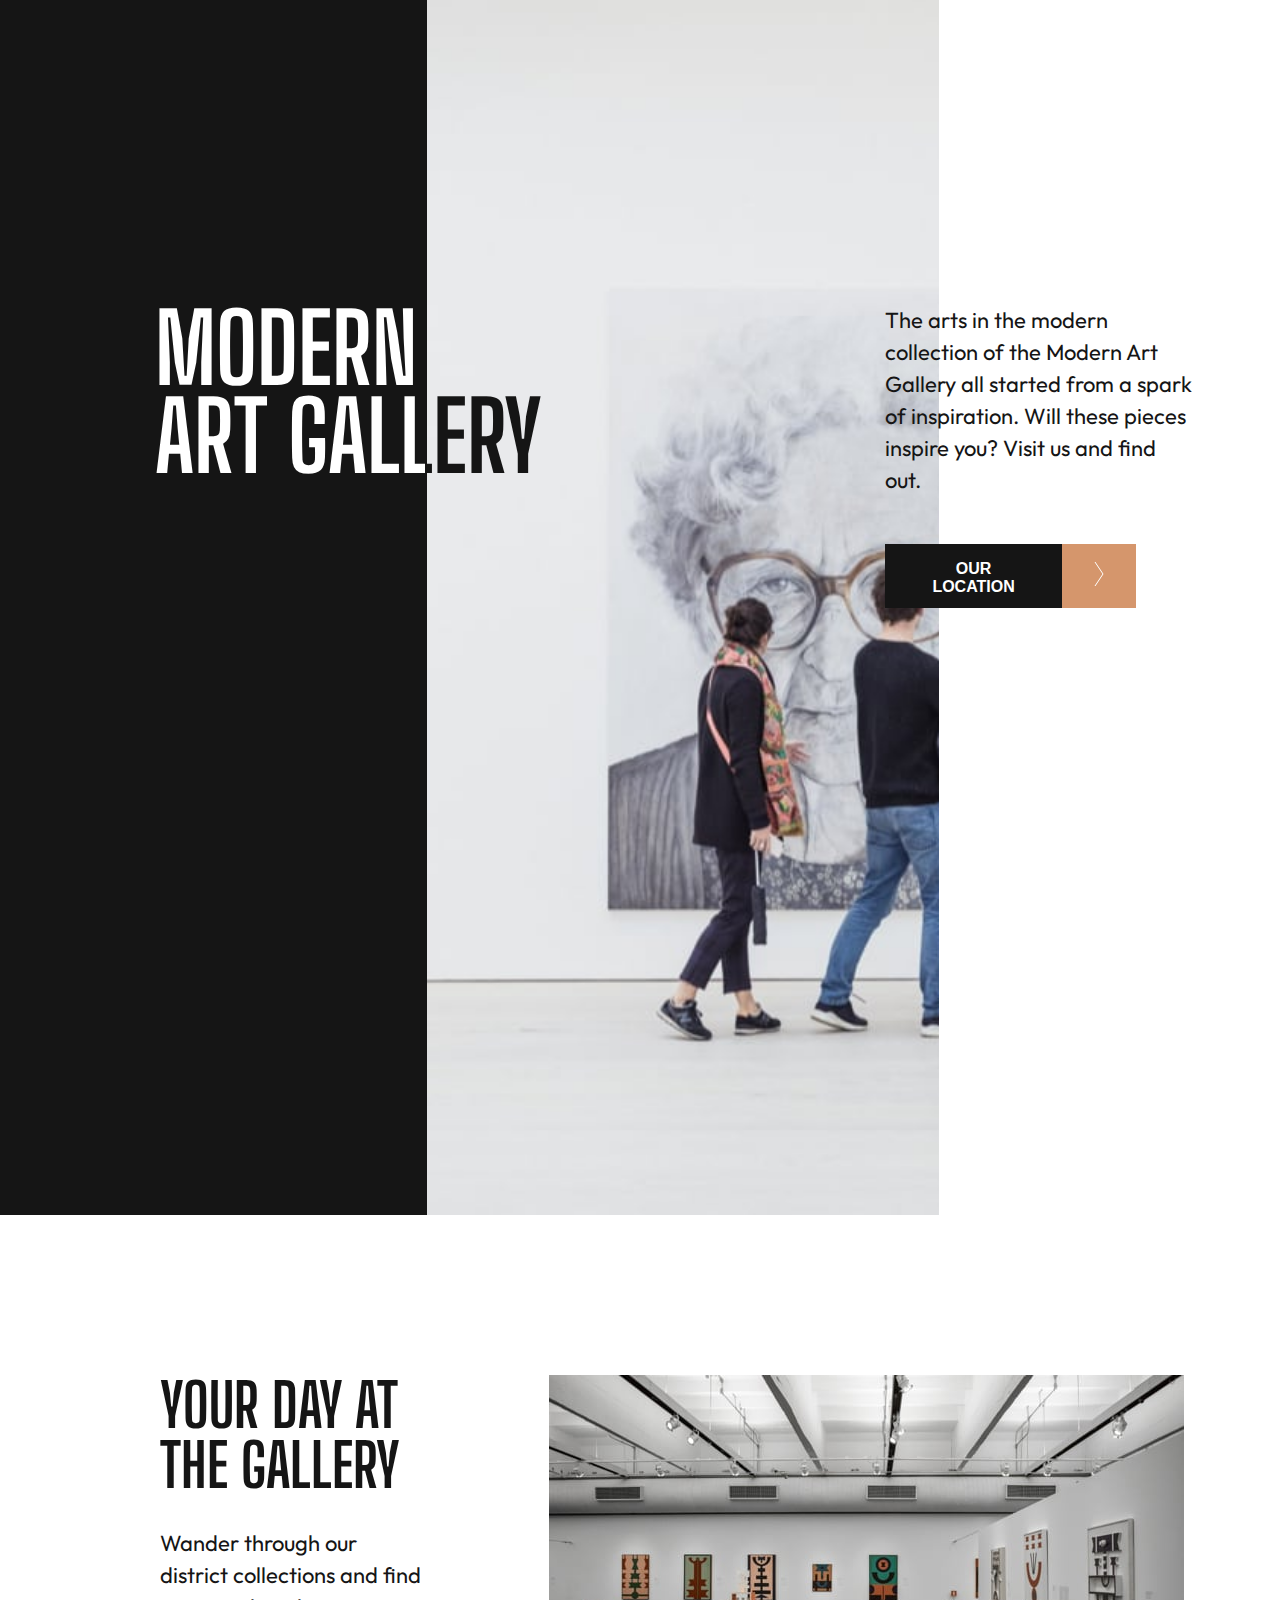
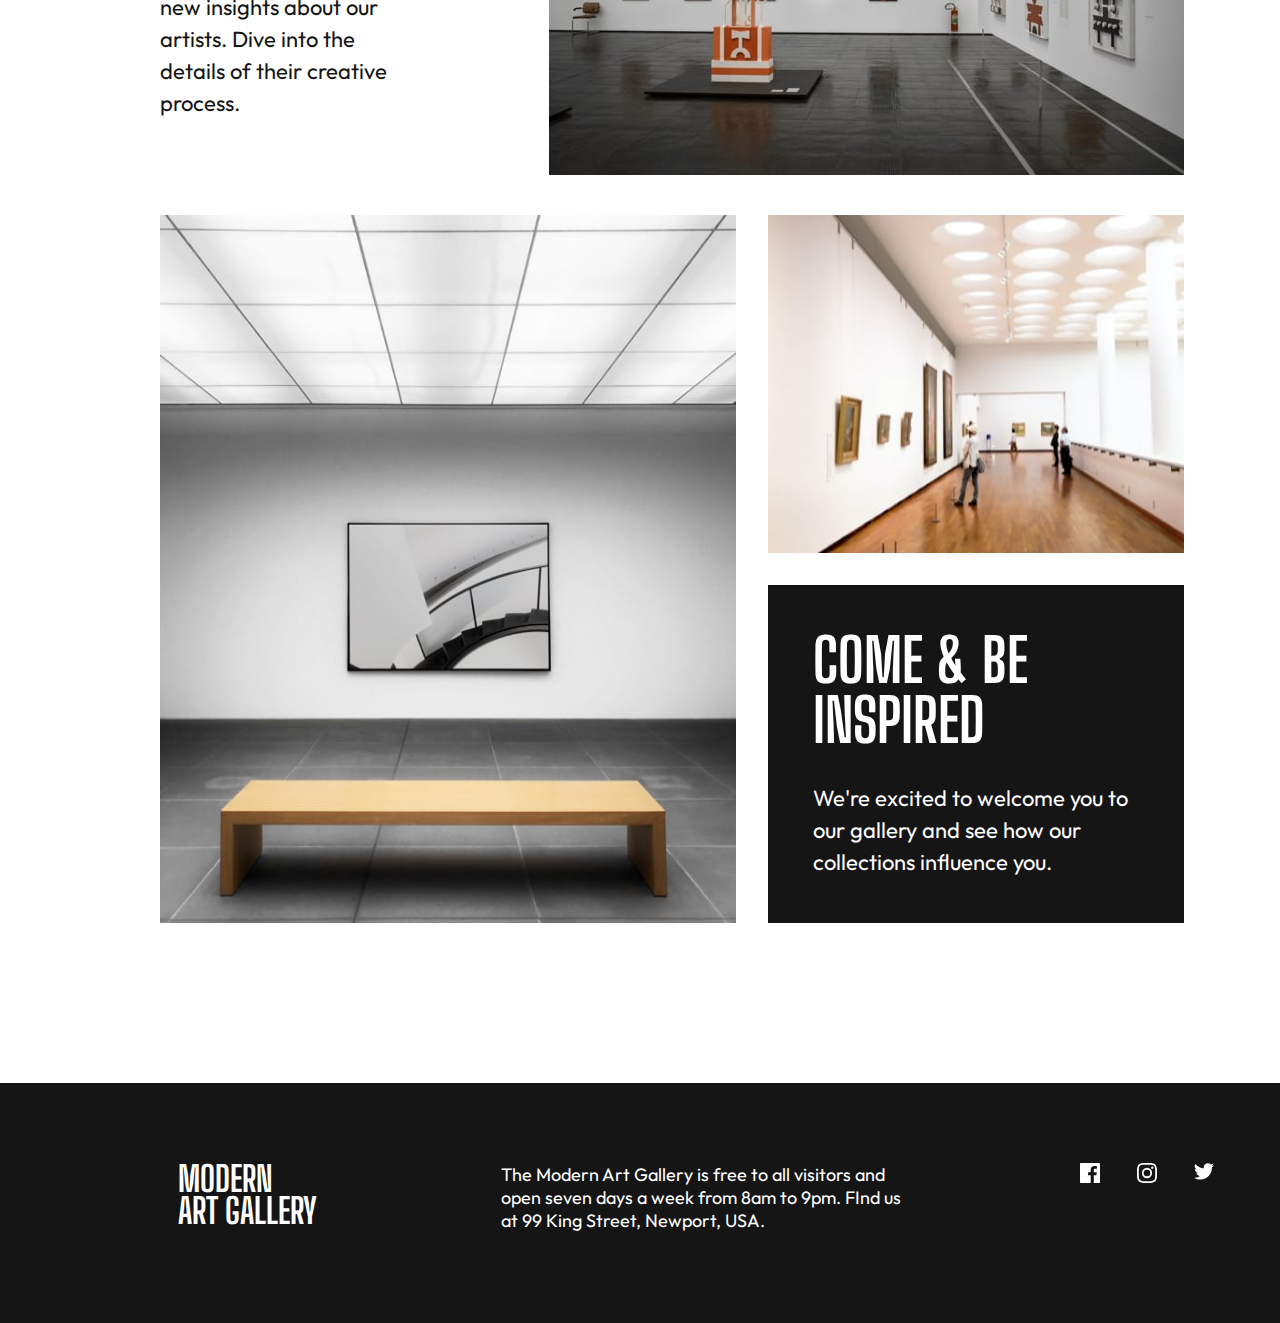
==== commit 40610f5b: "7th commit" ====
--- a/index.html
+++ b/index.html
@@ -78,7 +78,7 @@
 
       <div class="footer-div" id="icons">
 
-        <div class="icon" id="facebook">
+        <div class="home-icon" id="facebook">
           <svg width="20" height="20" xmlns="http://www.w3.org/2000/svg">
             <path
               d="M18.896 0H1.104C.494 0 0 .494 0 1.104v17.793C0 19.506.494 20 1.104 20h9.58v-7.745H8.076V9.237h2.606V7.01c0-2.583 1.578-3.99 3.883-3.99 1.104 0 2.052.082 2.329.119v2.7h-1.598c-1.254 0-1.496.597-1.496 1.47v1.928h2.989l-.39 3.018h-2.6V20h5.098c.608 0 1.102-.494 1.102-1.104V1.104C20 .494 19.506 0 18.896 0Z"
@@ -86,7 +86,7 @@
           </svg>
         </div>
 
-        <div class="icon" id="instagram">
+        <div class="home-icon" id="instagram">
           <svg width="20" height="20" xmlns="http://www.w3.org/2000/svg">
             <path
               d="M10 1.802c2.67 0 2.987.01 4.042.059 2.71.123 3.975 1.409 4.099 4.099.048 1.054.057 1.37.057 4.04 0 2.672-.01 2.988-.057 4.042-.124 2.687-1.387 3.975-4.1 4.099-1.054.048-1.37.058-4.041.058-2.67 0-2.987-.01-4.04-.058-2.718-.124-3.977-1.416-4.1-4.1-.048-1.054-.058-1.37-.058-4.041 0-2.67.01-2.986.058-4.04.124-2.69 1.387-3.977 4.1-4.1 1.054-.048 1.37-.058 4.04-.058ZM10 0C7.284 0 6.944.012 5.877.06 2.246.227.227 2.242.061 5.877.01 6.944 0 7.284 0 10s.012 3.057.06 4.123c.167 3.632 2.182 5.65 5.817 5.817 1.067.048 1.407.06 4.123.06s3.057-.012 4.123-.06c3.629-.167 5.652-2.182 5.816-5.817.05-1.066.061-1.407.061-4.123s-.012-3.056-.06-4.122C19.777 2.249 17.76.228 14.124.06 13.057.01 12.716 0 10 0Zm0 4.865a5.135 5.135 0 1 0 0 10.27 5.135 5.135 0 0 0 0-10.27Zm0 8.468a3.333 3.333 0 1 1 0-6.666 3.333 3.333 0 0 1 0 6.666Zm5.338-9.87a1.2 1.2 0 1 0 0 2.4 1.2 1.2 0 0 0 0-2.4Z"
@@ -94,7 +94,7 @@
           </svg>
         </div>
 
-        <div class="icon" id="twitter">
+        <div class="home-icon" id="twitter">
           <svg width="20" height="17" xmlns="http://www.w3.org/2000/svg">
             <path
               d="M20 2.172a8.192 8.192 0 0 1-2.357.646 4.11 4.11 0 0 0 1.805-2.27 8.22 8.22 0 0 1-2.606.996A4.096 4.096 0 0 0 13.847.248c-2.65 0-4.596 2.472-3.998 5.037A11.648 11.648 0 0 1 1.392 1a4.109 4.109 0 0 0 1.27 5.478 4.086 4.086 0 0 1-1.858-.513c-.045 1.9 1.318 3.679 3.291 4.075a4.113 4.113 0 0 1-1.853.07 4.106 4.106 0 0 0 3.833 2.849A8.25 8.25 0 0 1 0 14.658a11.616 11.616 0 0 0 6.29 1.843c7.618 0 11.923-6.434 11.663-12.205A8.354 8.354 0 0 0 20 2.172Z"
--- a/css/styles.css
+++ b/css/styles.css
@@ -195,13 +195,14 @@
   font-size: 18px;
 }
 
-.icon :hover {
+.footer-div svg :hover {
   fill: #D5966C;
   transition: all 0.3s ease;
 }
 
-#icons {
+.footer-div {
   display: flex;
+  gap: 2rem;
   justify-content: space-around;
 }
 
@@ -349,7 +350,7 @@
   margin-top: 0rem;
   margin-left: 11rem;
   height: 5rem;
-  width: 18rem;
+  width: 17rem;
   display: grid;
   transition: all 0.5s ease;
 }
@@ -373,12 +374,12 @@
   background-color: #D5966C;
 }
 
-.location h1 {
+/* .location h1 {
   background: linear-gradient(to right, #FFFFFF 61%, #151515 39%);
   background-clip: text;
   -webkit-background-clip: text;
   -webkit-text-fill-color: transparent;
-}
+} */
 
 .map {
   background: url("/assets/desktop/image-map.png");
@@ -386,8 +387,8 @@
   background-repeat: no-repeat;
   height: 100vh;
   width: 100%;
-  display: grid;
-  place-content: center;
+  /* display: grid;
+  place-content: center; */
 }
 
 .location-info {
@@ -415,18 +416,15 @@
   padding: 3rem 5%;
 }
 
-.location-footer-div:nth-child(3) {
+.location-footer-div {
   display: flex;
   justify-content: space-around;
-  align-items: center;
-}
-
-.location-footer-div:nth-child(3) svg {
-  transition: all 0.25s ease;
-}
-
-.location-footer-div:nth-child(3) svg:hover {
+  /* align-items: center; */
+}
+
+.location-footer-div svg :hover {
   fill: #FFFFFF;
+  transition: all 0.3s ease;
 }
 
 @media screen and (max-width: 820px) {
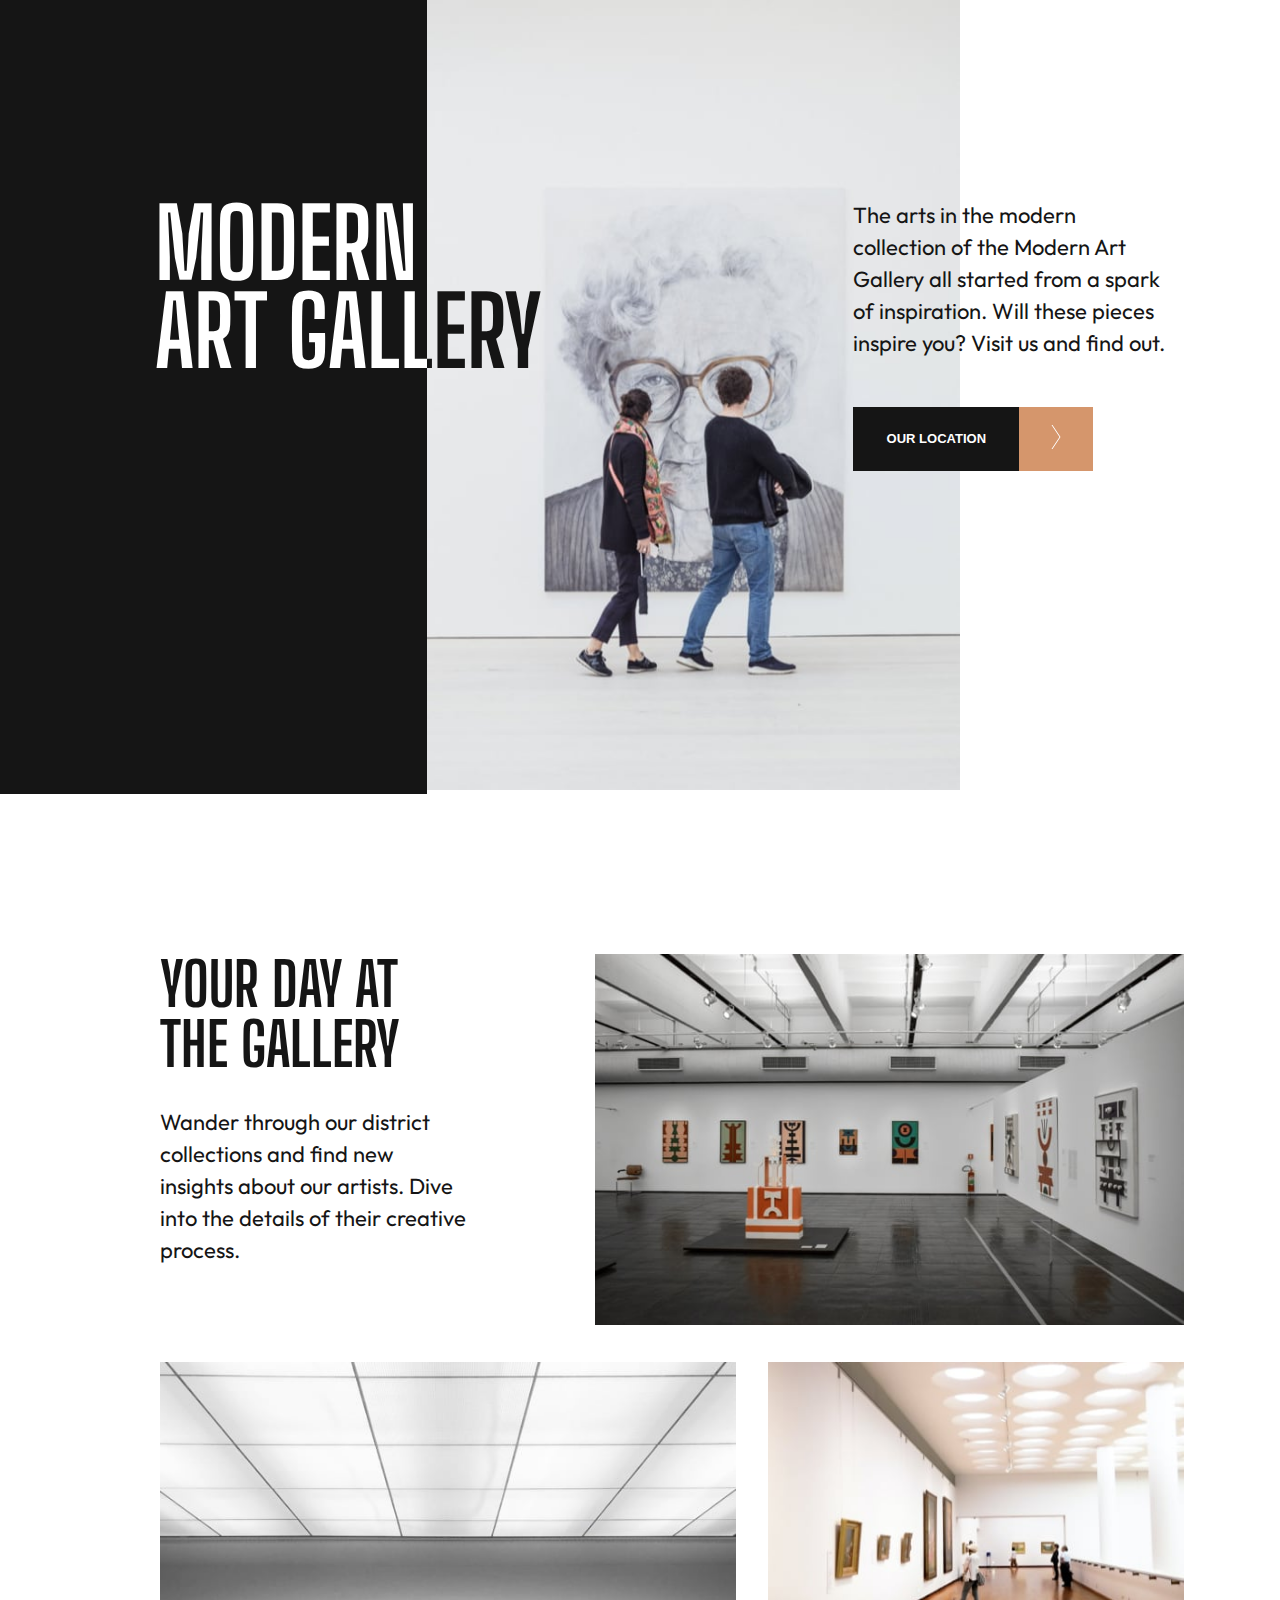
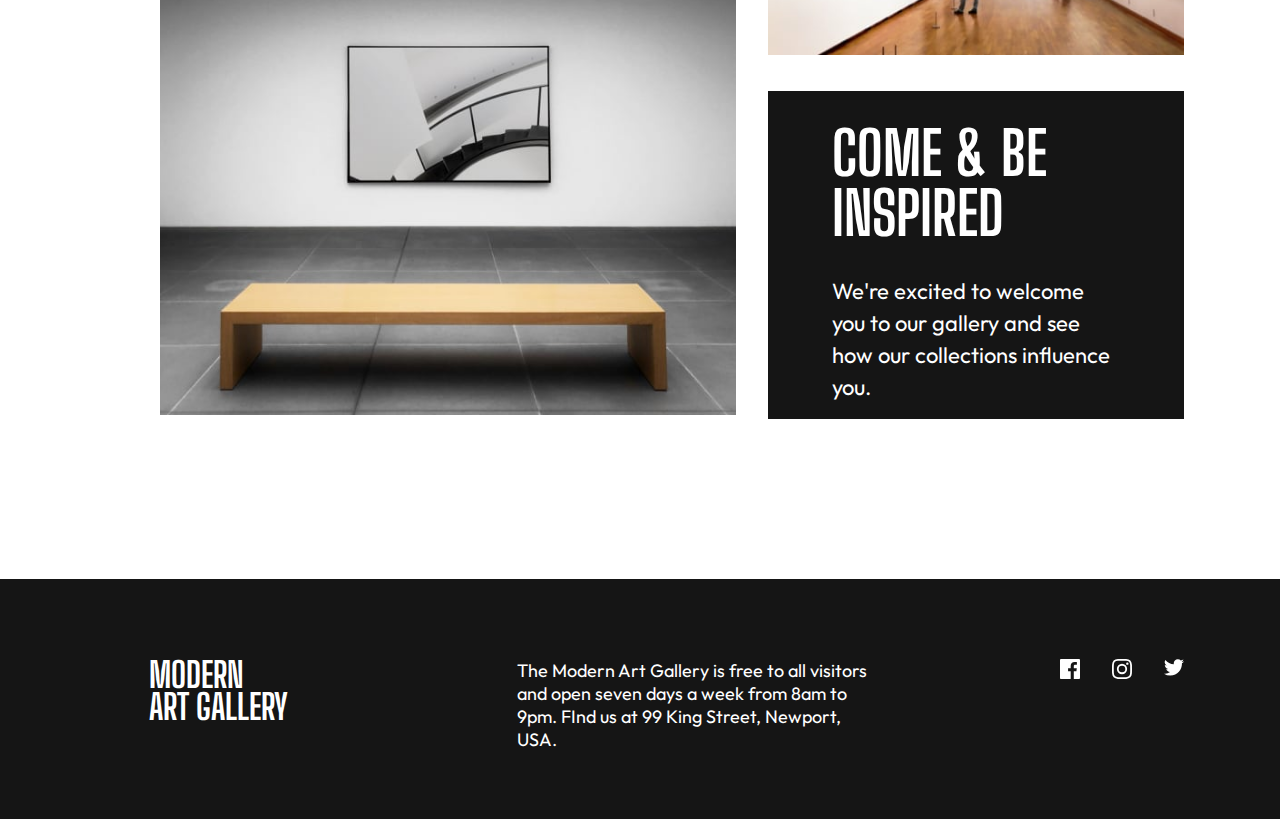
==== commit d219456d: "9th commit" ====
--- a/index.html
+++ b/index.html
@@ -13,7 +13,9 @@
   <body class="home">
     <header class="header-container">
       <section class="header-grid" id="header-grid1"></section>
-      <section class="header-grid" id="header-grid2"></section>
+      <section class="header-grid" id="header-grid2">
+        <img src="assets/desktop/image-hero.jpg" alt="header image">
+      </section>
       <section class="header-grid" id="header-grid3"></section>
       <div class="header-grid" id="header-grid4">
         <h1 id="title"> MODERN <br>ART GALLERY </h1>
--- a/css/styles.css
+++ b/css/styles.css
@@ -22,7 +22,6 @@
   font-family: "Big Shoulders Display", cursive;
   font-size: 35px;
   line-height: 32px;
-  margin-left: 90px;
 }
 
 p {
@@ -48,7 +47,8 @@
   margin-top: 3rem;
   text-decoration: none;
   display: grid;
-  grid-template-columns: repeat(5, 1fr);
+  grid-template-columns: repeat(4, 1fr);
+  width: 15rem;
 }
 
 .home a button:nth-child(1) {
@@ -56,7 +56,7 @@
   grid-column: 1/4;
   grid-row: 1;
   height: 4rem;
-  font-size: 16px;
+  font-size: 13px;
 }
 
 .home a button:nth-child(2) {
@@ -67,7 +67,7 @@
 }
 
 .home h1 {
-  background: linear-gradient(to right, #FFFFFF 61%, #151515 39%);
+  background: linear-gradient(to right, #FFFFFF 56%, #151515 44%);
   background-clip: text;
   -webkit-background-clip: text;
   -webkit-text-fill-color: transparent;
@@ -83,42 +83,46 @@
 
 .header-container {
   display: grid;
-  grid-template-columns: repeat(15, 1fr);
+  grid-template-columns: repeat(12, 1fr);
+  max-width: 100%;
   grid-template-rows: repeat(4, 1fr);
-  margin-bottom: 10rem;
+  max-height: 100%;
+  padding-bottom: 10rem;
 }
 
 #header-grid1 {
   background-color: #151515;
-  grid-column: 1/6;
+  grid-column: 1/5;
   grid-row: 1/5;
 }
 
-#header-grid2 {
-  background: url("/assets/desktop/image-hero.jpg");
-  height: 135vh;
-  background-size: cover;
-  background-repeat: no-repeat;
-  grid-column: 6/12;
+#header-grid2{
+  height: auto;
+  max-width: 100%;
+  grid-column: 5/10;
   grid-row: 1/5;
+}
+
+#header-grid2 img{
+  max-width: 100%;
+  height: auto;
 }
 
 #header-grid3 {
   background-color: #FFFFFF;
-  grid-column: 12/16;
-  grid-row: 1/4;
+  grid-column: 10/13;
+  grid-row: 1/5;
 }
 
 #header-grid4 {
-  grid-column: 2/8;
+  grid-column: 2/7;
   grid-row: 2/3;
-  margin-left: 70px;
+  padding-left: 3rem;
 }
 
 #header-grid5 {
-  grid-column: 11/15;
+  grid-column: 9/12;
   grid-row: 2/4;
-  margin-left: 2rem;
 }
 
 .main-container {
@@ -131,36 +135,50 @@
 
 .main-section-top {
   display: grid;
-  grid-template-columns: 2fr 3fr;
+  grid-template-columns: repeat(5, 1fr);
+  max-width: 100%;
+  grid-template-rows: repeat(2, 1fr);
+  grid-auto-flow: none;
   margin-bottom: 2rem;
 }
 
 #top-one {
   margin: 0rem 4rem 4rem 4rem;
+  grid-column: 1/3;
+  grid-row: 1/3;
 }
 
 #top-two {
   background-size: cover;
   background-repeat: no-repeat;
+  max-width: 100%;
+  grid-column: 3/6;
   margin-left: 4rem;
+  grid-row: 1/3;
+}
+
+.top-div img {
+  max-width: 100%;
+  height: auto;
+
 }
 
 .main-section-down {
   display: grid;
   grid-template-columns: repeat(5, 1fr);
   grid-template-rows: repeat(2, 1fr);
-  gap: 2rem;
+  column-gap: 2rem;
 }
 
 #down-one {
   grid-column: 1/4;
   grid-row: 1/3;
-  margin: 0rem 0rem 0rem 4rem;
+  padding: 0rem 0rem 0rem 4rem;
 }
 
 #down-one img {
-  width: 100%;
-  height: 100%;
+  max-width: 100%;
+  height: auto;
 }
 
 #down-two {
@@ -169,8 +187,8 @@
 }
 
 #down-two img {
-  width: 100%;
-  height: 100%;
+  max-width: 100%;
+  height: auto;
 }
 
 #down-three {
@@ -178,17 +196,18 @@
   grid-row: 2/3;
   background-color: #151515;
   color: #FFFFFF;
-  padding: 45px;
+  justify-items: center ;
+  padding: 2rem 4rem 0rem 4rem;
 }
 
 .home-footer {
   background-color: #151515;
   color: #FFFFFF;
   height: 15rem;
-  padding: 5rem 5%;
+  padding: 5rem 6rem;
   display: grid;
   grid-template-columns: 2fr 3fr 1fr;
-  gap: 10rem;
+  gap: 11rem;
 }
 
 span {
@@ -206,32 +225,48 @@
   justify-content: space-around;
 }
 
-@media and (max-width: 330px) {
-  .home {
-    width: 20%;
-  }
-
-  h1 {
-    font-size: 30px;
-    line-height: 30px;
-  }
-
-  h2 {
-    font-size: 20px;
-    line-height: 20px;
-  }
-
-  h3 {
-    font-size: 15px;
-    line-height: 15px;
-  }
-
-  p {
-    font-size: 10px;
-    line-height: 10px;
-  }
-
-}
+@media all and (max-width: 320px) {
+  body {
+    /* size: 80%; */
+    display: block;
+  }
+
+  .header-container {
+    display: block;
+  }
+
+  /* display: grid;
+  grid-template-rows: repeat(3, 1fr);
+  grid-template-columns: repeat(2, 1fr);
+} */
+
+  #header-grid2 {
+    /* display: block;
+  margin-bottom: 10rem;
+} */
+    grid-row: 1/2;
+    grid-column: 1/3;
+  }
+
+  #header-grid4 {
+    /* display: block;
+  color: #151515
+  background-color:#FFFFFF */
+
+    background: #FFFFFF;
+    color: #151515;
+    grid-row: 2/3;
+    grid-column: 1/3;
+  }
+
+  #header-grid5 {
+    margin-top: 10rem;
+    grid-row: 3/4;
+    grid-column: 1/3;
+  }
+
+}
+
 
 /* @media screen and (max-width: 820px) {
   h1 {
@@ -337,6 +372,12 @@
   }
 } */
 
+* {
+  margin: 0;
+  padding: 0;
+  box-sizing: border-box;
+}
+
 .location button {
   border: none;
   color: #FFFFFF;
@@ -348,9 +389,9 @@
   text-decoration: none;
   position: absolute;
   margin-top: 0rem;
-  margin-left: 11rem;
+  margin-left: 10rem;
   height: 5rem;
-  width: 17rem;
+  width: 15rem;
   display: grid;
   transition: all 0.5s ease;
 }
@@ -362,7 +403,8 @@
 
 .location a button:nth-child(2) {
   background-color: #151515;
-  font-size: 18px;
+  font-size: 13px;
+  font-weight: 700;
   grid-row: 1;
 }
 
@@ -374,52 +416,46 @@
   background-color: #D5966C;
 }
 
-/* .location h1 {
-  background: linear-gradient(to right, #FFFFFF 61%, #151515 39%);
-  background-clip: text;
-  -webkit-background-clip: text;
-  -webkit-text-fill-color: transparent;
-} */
-
-.map {
-  background: url("/assets/desktop/image-map.png");
+.map img {
   background-size: cover;
   background-repeat: no-repeat;
-  height: 100vh;
-  width: 100%;
-  /* display: grid;
-  place-content: center; */
+  max-width: 100%;
+  height: auto;
+  display: grid;
 }
 
 .location-info {
   display: grid;
-  grid-template-columns: 2fr 3fr;
-  gap: 3rem;
-  padding: 3rem 5%;
+  grid-template-columns: repeat(2, 1fr);
   background-color: #151515;
   color: #FFFFFF;
-}
-
-.location-info-div h3 {
+  padding: 5rem 10rem;
+}
+
+#location-address h3 {
   color: #D5966C;
 }
 
 address {
-  margin: 3rem 0;
+  margin: 2rem 0;
 }
 
 .location-footer {
   display: grid;
   grid-template-columns: 2fr 3fr 1fr;
-  gap: 2rem;
   background-color: #D5966C;
-  padding: 3rem 5%;
-}
-
-.location-footer-div {
+  padding: 4rem 5rem;
+}
+
+.location-footer-div h3 {
+  margin: 0 5rem;
+}
+
+#location-icons {
+  margin: 0 5rem;
   display: flex;
-  justify-content: space-around;
-  /* align-items: center; */
+  justify-content: space-between;
+  gap: 1rem;
 }
 
 .location-footer-div svg :hover {
@@ -427,7 +463,7 @@
   transition: all 0.3s ease;
 }
 
-@media screen and (max-width: 820px) {
+/* @media screen and (max-width: 820px) {
   .map {
     background: url("../images/tablet/image-map.png");
     background-size: cover;
@@ -453,4 +489,4 @@
     justify-content: start;
     gap: 2rem;
   }
-}+} */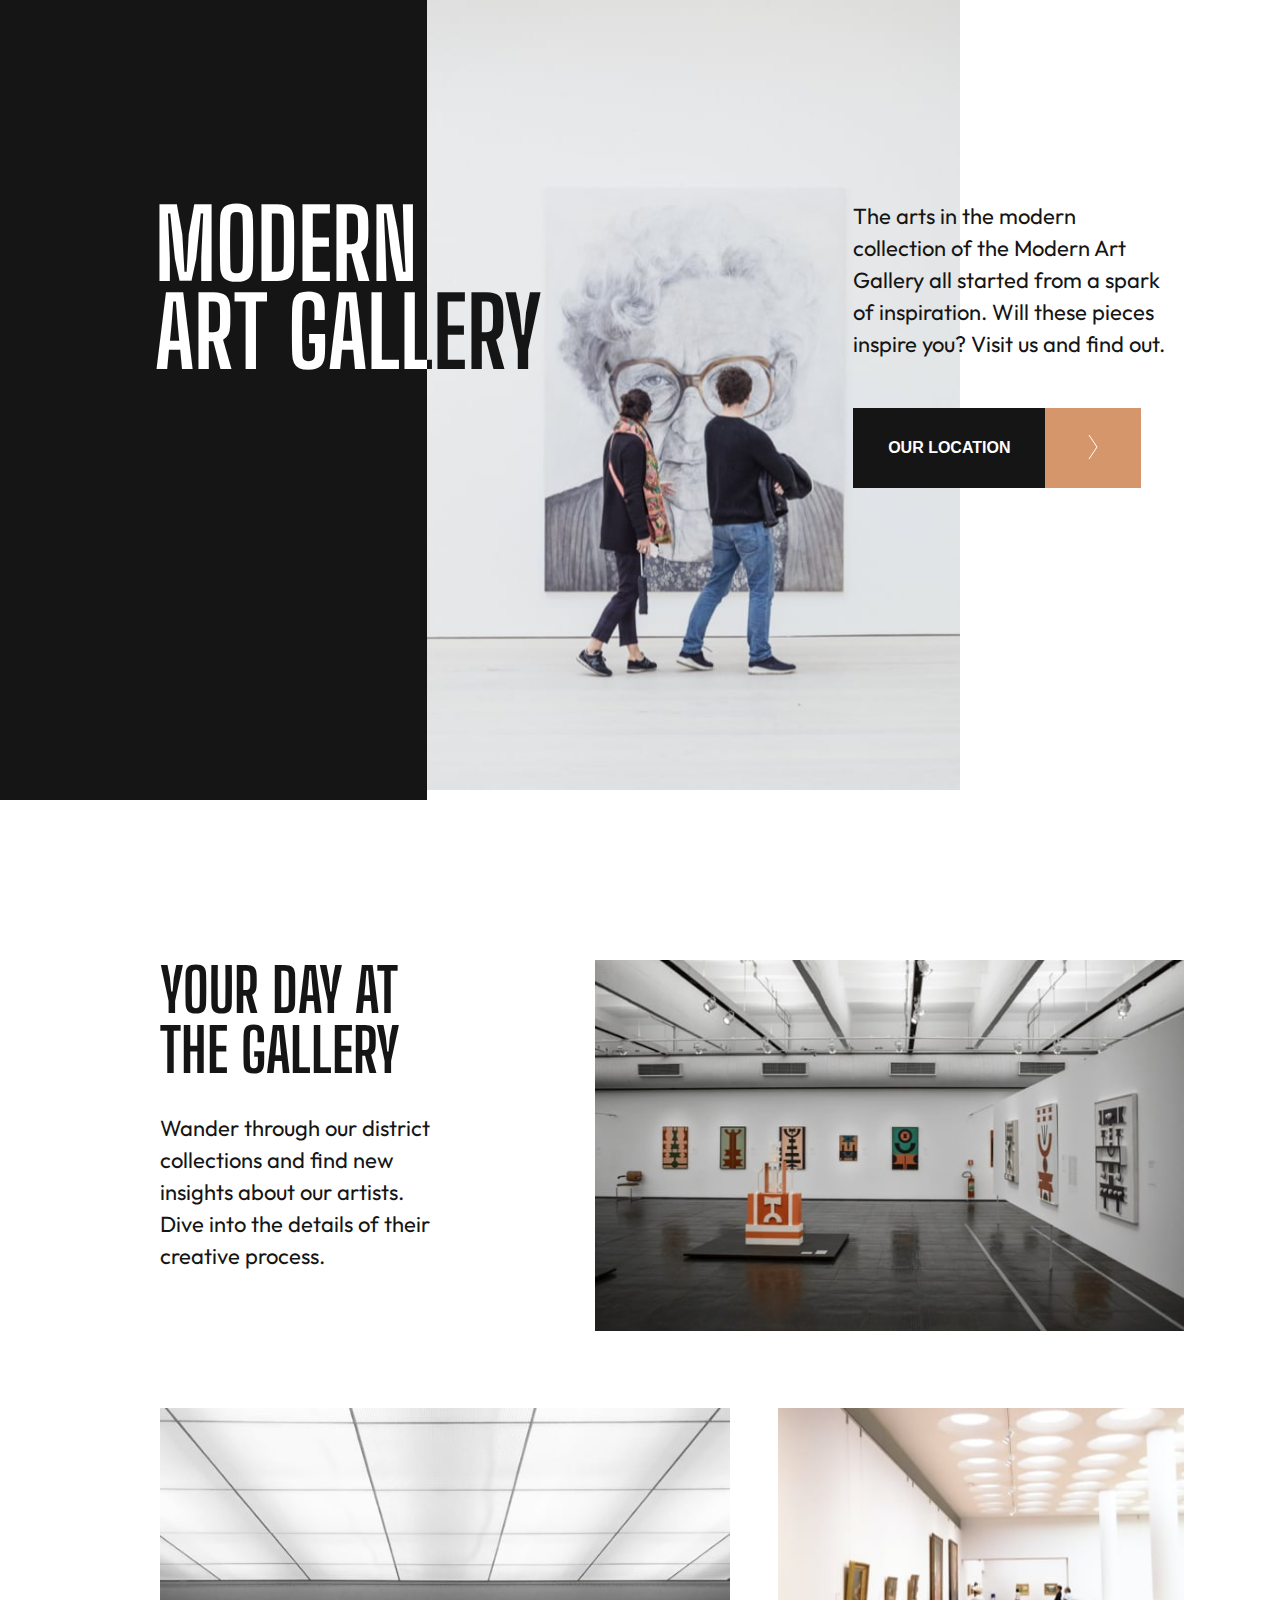
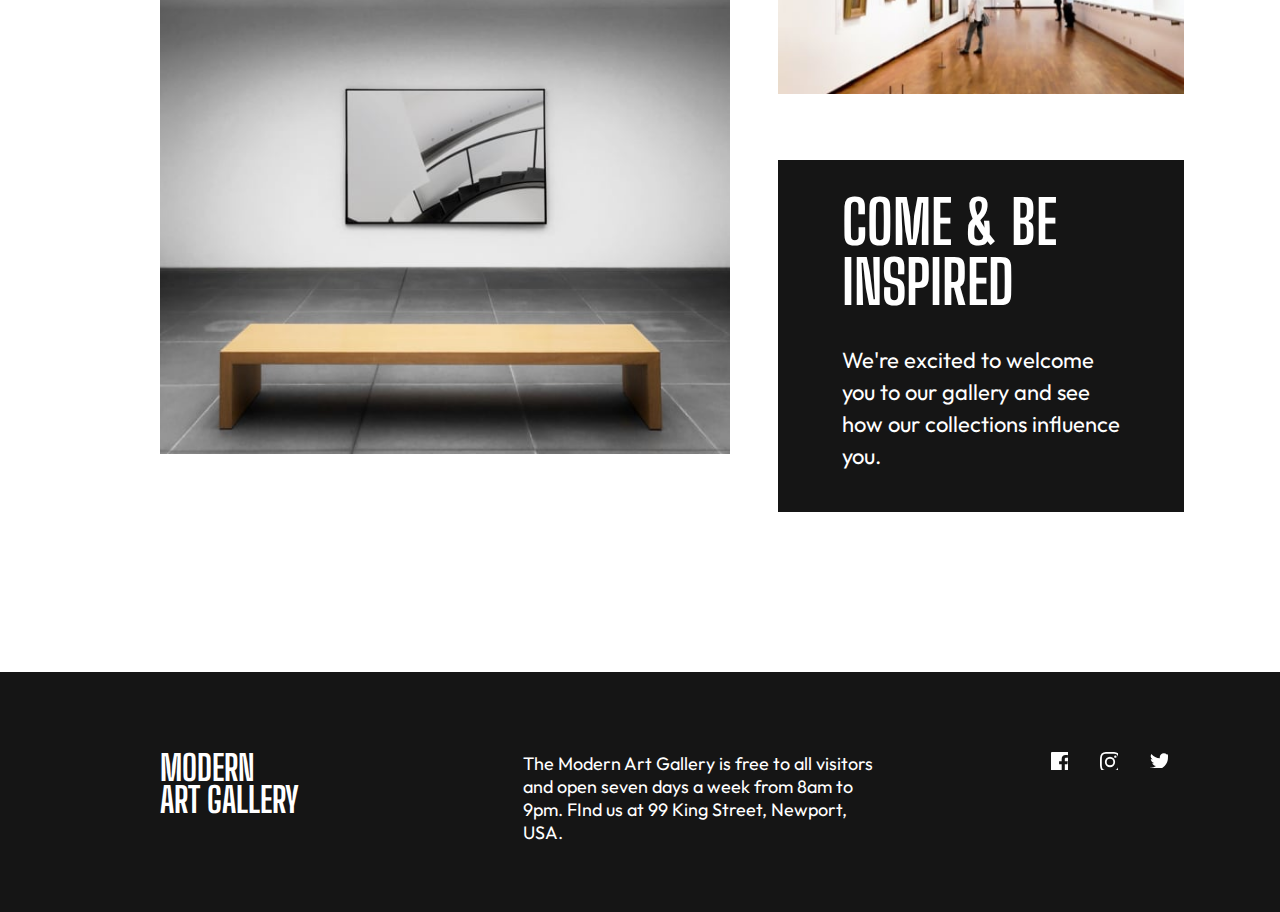
==== commit cb49195b: "12th commit" ====
--- a/index.html
+++ b/index.html
@@ -17,9 +17,9 @@
         <img src="assets/desktop/image-hero.jpg" alt="header image">
       </section>
       <section class="header-grid" id="header-grid3"></section>
-      <div class="header-grid" id="header-grid4">
+      <section class="header-grid" id="header-grid4">
         <h1 id="title"> MODERN <br>ART GALLERY </h1>
-      </div>
+      </section>
 
       <section class="header-grid" id="header-grid5">
         <p id="introduction">The arts in the modern collection of the Modern Art Gallery all started from a spark of
@@ -41,7 +41,7 @@
 
       <section class="main-section-top">
         <div class="top-div" id="top-one">
-          <h2>YOUR DAY AT<br> THE GALLERY</h2>
+          <h2>YOUR DAY AT THE GALLERY</h2>
           <p id="description">Wander through our district collections and find new insights about our artists. Dive into
             the details of their creative process.</p>
         </div>
--- a/css/styles.css
+++ b/css/styles.css
@@ -1,9 +1,11 @@
 @import url("https://fonts.googleapis.com/css2?family=Big+Shoulders+Display:wght@900&family=Outfit:wght@300&display=swap");
 
 * {
-  margin: 0;
+  margin: 0 auto;
   padding: 0;
   box-sizing: border-box;
+  max-width: 100%;
+  height: auto;
 }
 
 h1 {
@@ -47,23 +49,22 @@
   margin-top: 3rem;
   text-decoration: none;
   display: grid;
-  grid-template-columns: repeat(4, 1fr);
-  width: 15rem;
+  grid-template-columns: repeat(6, 1fr);
+  width: 18rem;
+  height: 5rem;
 }
 
 .home a button:nth-child(1) {
   background-color: #151515;
-  grid-column: 1/4;
+  grid-column: 1/5;
   grid-row: 1;
-  height: 4rem;
-  font-size: 13px;
+  font-size: 16px;
 }
 
 .home a button:nth-child(2) {
   background-color: #D5966C;
-  grid-column: 4/5;
+  grid-column: 5/7;
   grid-row: 1;
-  height: 4rem;
 }
 
 .home h1 {
@@ -84,26 +85,24 @@
 .header-container {
   display: grid;
   grid-template-columns: repeat(12, 1fr);
-  max-width: 100%;
   grid-template-rows: repeat(4, 1fr);
-  max-height: 100%;
-  padding-bottom: 10rem;
+  max-height: 50rem;
 }
 
 #header-grid1 {
   background-color: #151515;
   grid-column: 1/5;
   grid-row: 1/5;
-}
-
-#header-grid2{
-  height: auto;
-  max-width: 100%;
+  height: 50rem;
+}
+
+#header-grid2 {
   grid-column: 5/10;
   grid-row: 1/5;
-}
-
-#header-grid2 img{
+  max-height: 50rem;
+}
+
+#header-grid2 img {
   max-width: 100%;
   height: auto;
 }
@@ -126,7 +125,7 @@
 }
 
 .main-container {
-  margin: 0rem 6rem 10rem 6rem;
+  margin: 10rem 6rem 10rem 6rem;
 }
 
 .main-container p {
@@ -136,24 +135,26 @@
 .main-section-top {
   display: grid;
   grid-template-columns: repeat(5, 1fr);
+  column-gap: 10rem;
   max-width: 100%;
   grid-template-rows: repeat(2, 1fr);
   grid-auto-flow: none;
-  margin-bottom: 2rem;
+  margin-bottom: 3rem;
 }
 
 #top-one {
-  margin: 0rem 4rem 4rem 4rem;
+  margin: 0rem 0rem 0rem 4rem;
   grid-column: 1/3;
   grid-row: 1/3;
+  max-height: 100rem;
 }
 
 #top-two {
   background-size: cover;
   background-repeat: no-repeat;
   max-width: 100%;
+  height: 25rem;
   grid-column: 3/6;
-  margin-left: 4rem;
   grid-row: 1/3;
 }
 
@@ -167,13 +168,16 @@
   display: grid;
   grid-template-columns: repeat(5, 1fr);
   grid-template-rows: repeat(2, 1fr);
-  column-gap: 2rem;
+  column-gap: 3rem;
+  row-gap: 0rem;
+  max-width: 100%;
+  height: auto;
 }
 
 #down-one {
   grid-column: 1/4;
   grid-row: 1/3;
-  padding: 0rem 0rem 0rem 4rem;
+  margin: 0rem 0rem 0rem 4rem;
 }
 
 #down-one img {
@@ -196,15 +200,15 @@
   grid-row: 2/3;
   background-color: #151515;
   color: #FFFFFF;
-  justify-items: center ;
-  padding: 2rem 4rem 0rem 4rem;
+  padding: 2rem 4rem;
+  height: 22rem;
 }
 
 .home-footer {
   background-color: #151515;
   color: #FFFFFF;
   height: 15rem;
-  padding: 5rem 6rem;
+  padding: 5rem 7rem;
   display: grid;
   grid-template-columns: 2fr 3fr 1fr;
   gap: 11rem;
@@ -225,268 +229,420 @@
   justify-content: space-around;
 }
 
-@media all and (max-width: 320px) {
-  body {
-    /* size: 80%; */
+
+@media screen and (max-width: 425px) {
+
+  h1 {
+    appearance: none;
+  }
+
+  h2 {
+    font-size: 50px;
+    line-height: 50px;
+  }
+
+  h3 {
+    font-size: 30px;
+    line-height: 30px;
+  }
+
+  p {
+    font-size: 20px;
+    line-height: 20px;
+  }
+
+  .home {
     display: block;
   }
 
   .header-container {
     display: block;
-  }
-
-  /* display: grid;
-  grid-template-rows: repeat(3, 1fr);
-  grid-template-columns: repeat(2, 1fr);
-} */
+    margin-bottom: 20rem;
+  }
+
+  #header-grid1 {
+    display: none;
+  }
 
   #header-grid2 {
-    /* display: block;
-  margin-bottom: 10rem;
-} */
-    grid-row: 1/2;
-    grid-column: 1/3;
+    display: block;
+  }
+
+  #header-grid3 {
+    display: none;
   }
 
   #header-grid4 {
-    /* display: block;
-  color: #151515
-  background-color:#FFFFFF */
-
-    background: #FFFFFF;
-    color: #151515;
-    grid-row: 2/3;
-    grid-column: 1/3;
+    display: block;
   }
 
   #header-grid5 {
-    margin-top: 10rem;
-    grid-row: 3/4;
-    grid-column: 1/3;
-  }
-
-}
-
-
-/* @media screen and (max-width: 820px) {
-  h1 {
-    font-size: 70px;
-    line-height: 70px;
-    -webkit-text-fill-color: initial !important;
-  }
-
-  h2 {
-    font-size: 60px;
-    line-height: 50px;
-  }
-
-  h3 {
-    font-size: 36px;
-    line-height: 36px;
-  }
-
-  a {
+    display: block;
+  }
+
+  .main-section-top {
+    display: block;
+  }
+
+  #top-one {
+    display: block;
+  }
+
+  #top-two {
+    display: block;
+  }
+
+  .main-section-down {
+    display: block;
+  }
+
+  #down-one {
+    display: block;
+  }
+
+  #down-two {
+    display: block;
+  }
+
+  #down-three {
+    display: block;
+  }
+
+  .home-footer {
+    display: block;
+    /* height: 100rem; */
+  }
+
+  .footer-div h3 {
+    display: block;
+  }
+
+  .footer-div span {
+    display: block;
+  }
+
+  .home-icon {
+    display: block;
+  }
+}
+
+
+
+
+
+  @media screen and (max-width: 768px) {
+    .home {
+      max-width: 100%;
+      height: auto;
+    }
+
+    .home h1 {
+      background-color: transparent;
+      -webkit-text-fill-color: #151515;
+      font-size: 70px;
+      line-height: 70px;
+    }
+
+    h2 {
+      font-size: 50px;
+      line-height: 50px;
+    }
+
+    h3 {
+      font-size: 30px;
+      line-height: 30px;
+    }
+
+    .header-container {
+      grid-template-rows: repeat(3, 1fr);
+      height: 50rem;
+    }
+
+    #header-grid1 {
+      display: none;
+    }
+
+    #header-grid2 {
+      grid-column: 1/8;
+      grid-row: 1/3;
+      height: 30rem;
+    }
+
+    #header-grid3 {
+      display: none;
+    }
+
+    #header-grid4 {
+      grid-column: 7/13;
+      grid-row: 1/2;
+      padding-left: 0rem;
+      margin-top: 6rem;
+    }
+
+    #header-grid5 {
+      grid-column: 7/12;
+      grid-row: 2/3;
+      margin-top: 1rem;
+    }
+
+    .main-container {
+      margin: 0rem 2rem;
+    }
+
+    .main-section-top {
+      margin-bottom: 0.6rem;
+      column-gap: 5rem;
+    }
+
+    #top-one {
+      margin: 0rem;
+    }
+
+    .top-div img {
+      height: 25rem;
+    }
+
+    .main-section-down {
+      column-gap: 1rem;
+      row-gap: 0.6rem;
+    }
+
+    #down-one {
+      margin: 0rem;
+    }
+
+    #down-one img {
+      height: 40rem;
+      padding: 0rem;
+    }
+
+    #down-two img {
+      height: 21rem;
+      padding: 0rem;
+    }
+
+    #down-three {
+      padding: 0rem;
+      height: 18rem;
+    }
+
+    #down-three h2 {
+      margin-bottom: 0rem;
+      padding: 1rem;
+    }
+
+    #down-three p {
+      padding: 0rem 1rem;
+      margin-top: 0rem;
+    }
+
+    .home-footer {
+      height: 12rem;
+      padding: 3rem 0rem;
+      gap: 1rem;
+    }
+
+    span {
+      font-size: 18px;
+    }
+
+    .footer-div {
+      display: flex;
+      justify-content: space-around;
+      gap: 0rem;
+      margin-right: 2rem;
+    }
+
+  }
+
+
+
+
+
+
+
+
+
+
+
+
+  * {
+    margin: 0;
+    padding: 0;
+    box-sizing: border-box;
+  }
+
+  .location button {
+    border: none;
+    color: #FFFFFF;
+    padding: 1rem 2rem;
+    transition: all 0.3s ease;
+  }
+
+  .location a {
+    text-decoration: none;
+    position: absolute;
+    margin-top: 0rem;
+    margin-left: 10rem;
+    height: 5rem;
     width: 15rem;
-  }
-
-  button {
-    height: 5rem;
-  }
-
-  #header-grid1{
-    display: none;
-  }
-
-  #header-grid2{
-    grid-column: 1/7;
-    grid-row: 1/5;
-  }
-
-  #header-grid4{
-    grid-column: 6/11;
-    grid-row: 2;
-  }
-
-  #header-grid5{
-    grid-column: 6/11;
-    grid-row: 3;
-    margin: 0;
-  }
-}
-
-@media screen and (max-width: 500px) {
-  h1 {
-    font-size: 60px;
-    line-height: 50px;
-  }
-
-  h2 {
-    font-size: 36px;
-    line-height: 36px;
-  }
-
-  .header-container {
-    height: max-content;
-  }
-
-  #header-grid2 {
-    grid-column: 1/13;
+    display: grid;
+    transition: all 0.5s ease;
+  }
+
+  .location a button:nth-child(1) {
+    background-color: #D5966C;
     grid-row: 1;
-    height: 50vh;
-  }
-
-  #header-grid3 {
-    grid-column: 1/13;
-    grid-row: 2;
-    padding: 0 5%;
-  }
-
-  #header-grid4 {
-    grid-column: 1/13;
-    grid-row: 3;
-    padding: 0 5%;
-  }
-
-  .header-grid5 {
-    grid-column: 1/13;
-    grid-row: 4;
-    padding: 0 5%;
-  }
-
-  .main-section-top {
-    grid-template-columns: 1fr;
-  }
-
-  .main-section-down {
-    grid-template-columns: 1fr;
-    grid-template-rows: max-content;
-    grid-template-areas: "grid1" "grid2" "grid3";
-  }
-
-  #down-two img {
-    height: max-content;
-  }
-
-  .home-footer {
-    grid-template-columns: 1fr;
-  }
-} */
-
-* {
-  margin: 0;
-  padding: 0;
-  box-sizing: border-box;
-}
-
-.location button {
-  border: none;
-  color: #FFFFFF;
-  padding: 1rem 2rem;
-  transition: all 0.3s ease;
-}
-
-.location a {
-  text-decoration: none;
-  position: absolute;
-  margin-top: 0rem;
-  margin-left: 10rem;
-  height: 5rem;
-  width: 15rem;
-  display: grid;
-  transition: all 0.5s ease;
-}
-
-.location a button:nth-child(1) {
-  background-color: #D5966C;
-  grid-row: 1;
-}
-
-.location a button:nth-child(2) {
-  background-color: #151515;
-  font-size: 13px;
-  font-weight: 700;
-  grid-row: 1;
-}
-
-.location a:hover>button:nth-child(1) {
-  background-color: #151515;
-}
-
-.location a:hover>button:nth-child(2) {
-  background-color: #D5966C;
-}
-
-.map img {
-  background-size: cover;
-  background-repeat: no-repeat;
-  max-width: 100%;
-  height: auto;
-  display: grid;
-}
-
-.location-info {
-  display: grid;
-  grid-template-columns: repeat(2, 1fr);
-  background-color: #151515;
-  color: #FFFFFF;
-  padding: 5rem 10rem;
-}
-
-#location-address h3 {
-  color: #D5966C;
-}
-
-address {
-  margin: 2rem 0;
-}
-
-.location-footer {
-  display: grid;
-  grid-template-columns: 2fr 3fr 1fr;
-  background-color: #D5966C;
-  padding: 4rem 5rem;
-}
-
-.location-footer-div h3 {
-  margin: 0 5rem;
-}
-
-#location-icons {
-  margin: 0 5rem;
-  display: flex;
-  justify-content: space-between;
-  gap: 1rem;
-}
-
-.location-footer-div svg :hover {
-  fill: #FFFFFF;
-  transition: all 0.3s ease;
-}
-
-/* @media screen and (max-width: 820px) {
-  .map {
-    background: url("../images/tablet/image-map.png");
+  }
+
+  .location a button:nth-child(2) {
+    background-color: #151515;
+    font-size: 13px;
+    font-weight: 700;
+    grid-row: 1;
+  }
+
+  .location a:hover>button:nth-child(1) {
+    background-color: #151515;
+  }
+
+  .location a:hover>button:nth-child(2) {
+    background-color: #D5966C;
+  }
+
+  .map img {
     background-size: cover;
     background-repeat: no-repeat;
-    background-position: center;
-  }
-}
-
-@media screen and (max-width: 500px) {
-  #location-link {
-    left: 0;
+    max-width: 100%;
+    height: auto;
+    display: grid;
   }
 
   .location-info {
-    grid-template-columns: 1fr;
+    display: grid;
+    grid-template-columns: repeat(2, 1fr);
+    background-color: #151515;
+    color: #FFFFFF;
+    padding: 5rem 10rem;
+  }
+
+  #location-address h3 {
+    color: #D5966C;
+  }
+
+  address {
+    margin: 2rem 0;
   }
 
   .location-footer {
-    grid-template-columns: 1fr;
-  }
-
-  .location-footer-div:nth-child(3) {
-    justify-content: start;
-    gap: 2rem;
-  }
-} */+    display: grid;
+    grid-template-columns: 2fr 3fr 1fr;
+    background-color: #D5966C;
+    padding: 4rem 10rem;
+    gap: 4rem;
+  }
+
+  #location-icons {
+    display: flex;
+    justify-content: space-around;
+  }
+
+  .location-footer-div svg :hover {
+    fill: #FFFFFF;
+    transition: all 0.3s ease;
+  }
+
+
+  @media screen and (max-width: 425px) {
+    .location a {
+      margin-left: 0rem;
+      height: 3rem;
+    }
+
+    h1 {
+      font-size: 60px;
+      line-height: 60px;
+    }
+
+    h2 {
+      font-size: 50px;
+      line-height: 50px;
+      margin-left: 0rem;
+    }
+
+    h3 {
+      font-size: 30px;
+      line-height: 30px;
+    }
+
+    p {
+      font-size: 20px;
+      line-height: 20px;
+    }
+
+    .location-info {
+      display: block;
+    }
+
+
+    .location-footer {
+      display: block;
+    }
+
+    .location-footer-div {
+      padding-left: 1rem;
+      padding-bottom: 2rem;
+    }
+
+    .icon {
+      margin-right: auto;
+      gap: 2rem;
+    }
+  }
+
+
+  @media screen and (max-width: 768px) {
+    .location a {
+      margin-left: 4rem;
+      height: 4rem;
+    }
+
+    h1 {
+      font-size: 60px;
+      line-height: 60px;
+    }
+
+    h2 {
+      font-size: 50px;
+      line-height: 50px;
+      margin-bottom: 2rem;
+    }
+
+    h3 {
+      font-size: 30px;
+      line-height: 30px;
+    }
+
+    p {
+      font-size: 20px;
+      line-height: 25px;
+    }
+
+    .location-info {
+      grid-template-columns: 1fr 2fr;
+      padding: 5rem 4rem;
+      gap: 4rem;
+    }
+
+    .location-footer {
+      grid-template-columns: 1fr 2fr 1fr;
+      gap: 2rem;
+      padding: 4rem 3rem;
+    }
+
+    #location-icons {
+      display: flex;
+      justify-content: flex-end;
+      gap: 1rem;
+    }
+  }